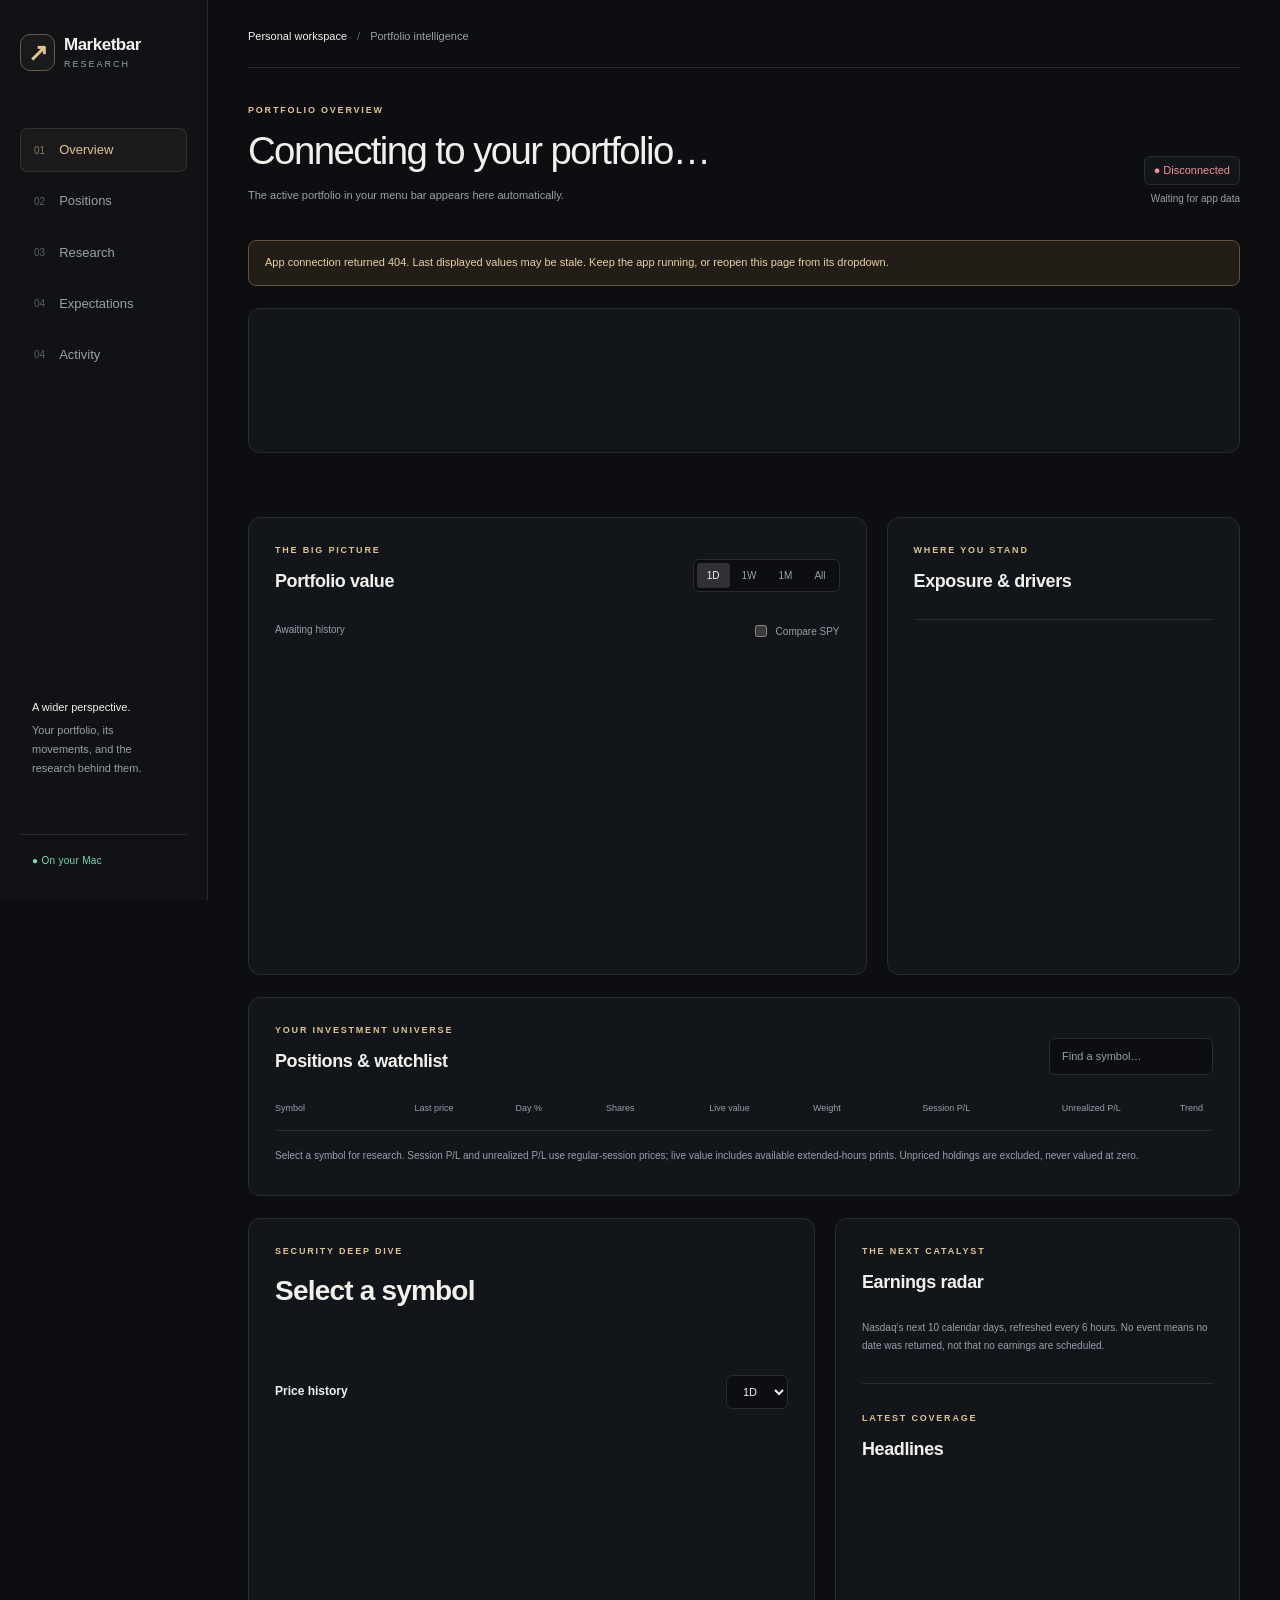
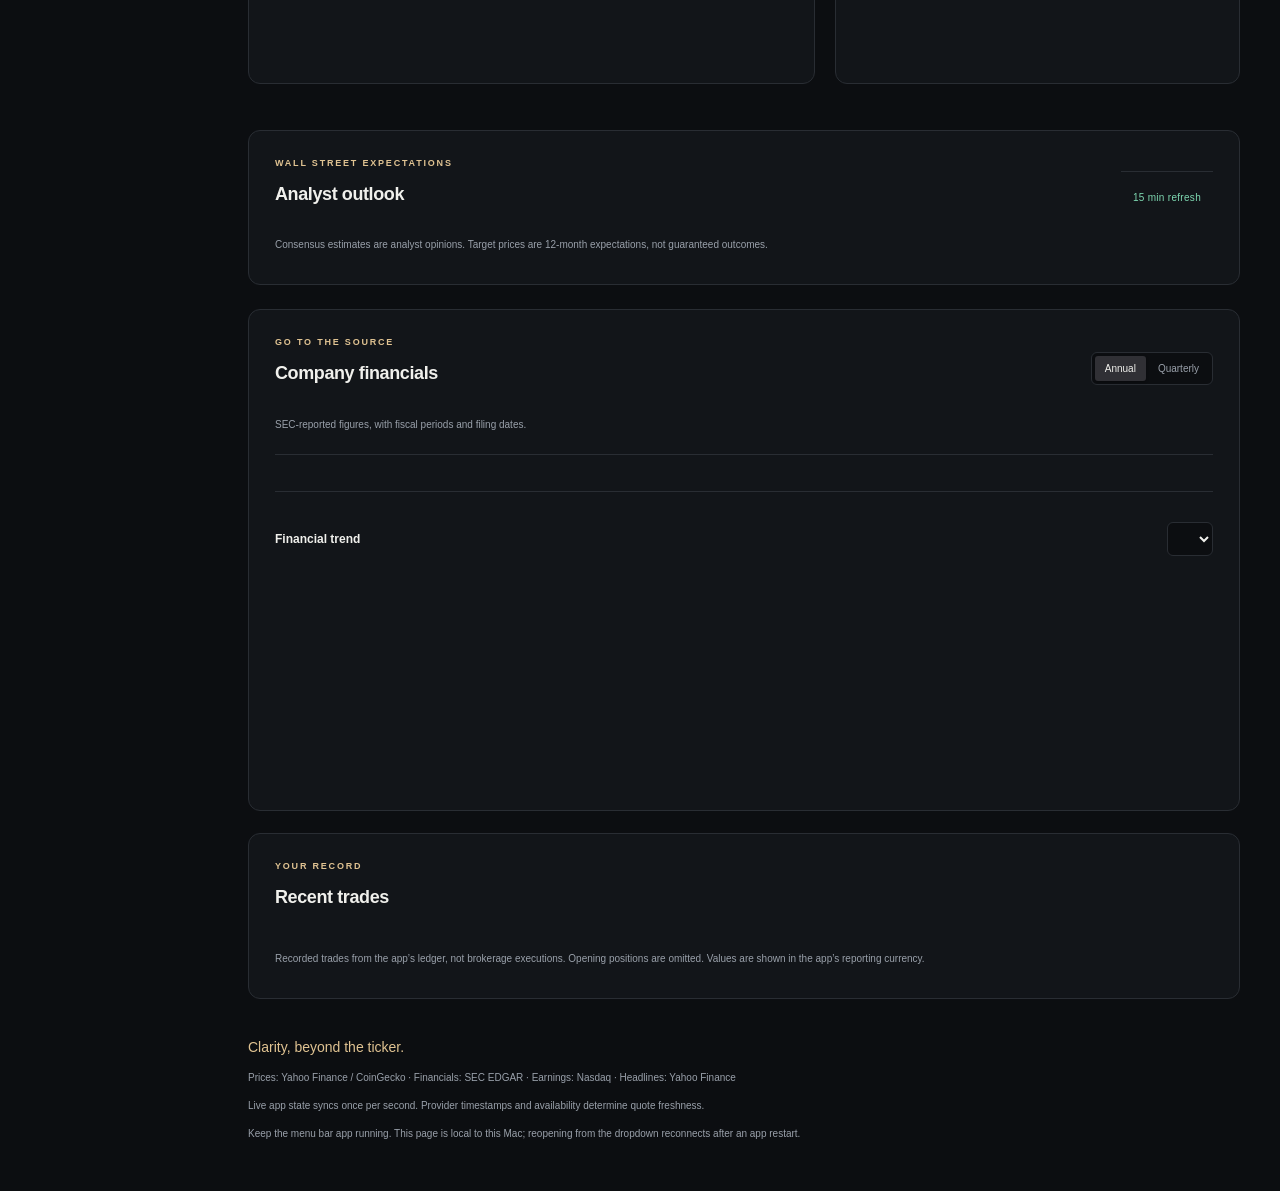
==== Barista/Web/index.html @ d80032d7 "Add portfolio web dashboard and analyst expectations Local web dashboard served by the app (Portfoli" ====
<!doctype html>
<html lang="en">
<head><meta charset="utf-8"><meta name="viewport" content="width=device-width,initial-scale=1"><meta name="color-scheme" content="dark"><title>Portfolio Research</title><link rel="stylesheet" href="style.css"><script src="app.js" defer></script></head>
<body>
<header><a class="brand" href="./"><span class="mark">↗</span><span id="brand">Marketbar</span><span class="brand-sub">RESEARCH</span></a><nav><a href="#overview" aria-current="location"><span class="nav-index">01</span>Overview</a><a href="#positions"><span class="nav-index">02</span>Positions</a><a href="#research"><span class="nav-index">03</span>Research</a><a href="#expectations"><span class="nav-index">04</span>Expectations</a><a href="#activity"><span class="nav-index">04</span>Activity</a></nav><div class="rail-note"><strong>A wider perspective.</strong>Your portfolio, its movements, and the research behind them.</div><span class="private">● On your Mac</span></header>
<main>
<div class="workspace-line"><div><span>Personal workspace</span><span class="slash">/</span>Portfolio intelligence</div><time id="workspace-date"></time></div>
<div class="heading" id="overview"><div><div class="eyebrow">PORTFOLIO OVERVIEW</div><h1 id="portfolio-name">Connecting to your portfolio…</h1><p id="portfolio-note">The active portfolio in your menu bar appears here automatically.</p></div><div class="connection"><span id="status" role="status">Connecting</span><small id="updated">Waiting for app data</small></div></div>
<div id="warning" class="warning" hidden></div>
<section class="summary" id="summary" aria-label="Portfolio summary"></section>
<div id="indices" class="indices" aria-label="Market benchmarks"></div>
<div class="overview-grid">
<section class="card performance"><div class="section-heading"><div><div class="eyebrow">THE BIG PICTURE</div><h2>Portfolio value</h2></div><div class="segmented" id="portfolio-ranges" aria-label="Portfolio chart range"><button class="selected" data-range="1D">1D</button><button data-range="1W">1W</button><button data-range="1M">1M</button><button data-range="ALL">All</button></div></div><div class="chart-meta"><span id="chart-summary">Awaiting history</span><label><input type="checkbox" id="benchmark"> Compare SPY</label></div><div id="portfolio-chart" class="chart"></div><p class="footnote" id="chart-note"></p></section>
<section class="card"><div class="eyebrow">WHERE YOU STAND</div><h2>Exposure & drivers</h2><div id="allocation"></div><div id="insights" class="insights"></div></section>
</div>
<section class="card positions" id="positions"><div class="section-heading"><div><div class="eyebrow">YOUR INVESTMENT UNIVERSE</div><h2>Positions & watchlist</h2></div><label class="search"><span class="sr-only">Filter symbols</span><input id="search" placeholder="Find a symbol…" type="search"></label></div><div class="table-scroll"><table><thead><tr><th>Symbol</th><th>Last price</th><th>Day %</th><th>Shares</th><th>Live value</th><th>Weight</th><th>Session P/L</th><th>Unrealized P/L</th><th>Trend</th></tr></thead><tbody id="holdings"></tbody></table></div><p class="footnote">Select a symbol for research. Session P/L and unrealized P/L use regular-session prices; live value includes available extended-hours prints. Unpriced holdings are excluded, never valued at zero.</p></section>
<section id="research" class="research-grid">
<div class="card security"><div class="section-heading"><div><div class="eyebrow">SECURITY DEEP DIVE</div><h2 id="security-name">Select a symbol</h2></div><div id="security-price"></div></div><div id="security-stats" class="stat-grid"></div><div class="section-heading compact"><h3>Price history</h3><select id="security-range" aria-label="Security chart range"><option>1D</option><option>5D</option><option>1M</option><option>6M</option><option>1Y</option><option>5Y</option></select></div><div id="security-chart" class="chart small"></div><p id="security-chart-note" class="footnote"></p><div id="research-links" class="links"></div></div>
<div class="card"><div class="eyebrow">THE NEXT CATALYST</div><h2>Earnings radar</h2><div id="earnings"></div><p class="footnote">Nasdaq’s next 10 calendar days, refreshed every 6 hours. No event means no date was returned, not that no earnings are scheduled.</p><div class="divider"></div><div class="eyebrow">LATEST COVERAGE</div><h2>Headlines <span id="news-symbol"></span></h2><div id="news"></div></div>
</section>
<section class="card expectations" id="expectations"><div class="section-heading"><div><div class="eyebrow">WALL STREET EXPECTATIONS</div><h2>Analyst outlook <span id="expectations-symbol"></span></h2></div><span class="private">15 min refresh</span></div><p class="footnote">Consensus estimates are analyst opinions. Target prices are 12-month expectations, not guaranteed outcomes.</p><div id="analyst-content"></div></section>
<section class="card fundamentals"><div class="section-heading"><div><div class="eyebrow">GO TO THE SOURCE</div><h2>Company financials <span id="fundamentals-symbol"></span></h2></div><div class="segmented" id="financial-period"><button data-period="annual" class="selected">Annual</button><button data-period="quarterly">Quarterly</button></div></div><p id="financial-source" class="footnote">SEC-reported figures, with fiscal periods and filing dates.</p><div id="ratios" class="stat-grid"></div><div class="section-heading compact"><h3>Financial trend</h3><select id="financial-metric" aria-label="Financial chart metric"></select></div><div id="financial-chart" class="chart small"></div><div id="financials" class="table-scroll"></div></section>
<section class="card" id="activity"><div class="eyebrow">YOUR RECORD</div><h2>Recent trades</h2><div id="trades" class="table-scroll"></div><p class="footnote">Recorded trades from the app’s ledger, not brokerage executions. Opening positions are omitted. Values are shown in the app’s reporting currency.</p></section>
<footer><strong>Clarity, beyond the ticker.</strong><p>Prices: Yahoo Finance / CoinGecko · Financials: SEC EDGAR · Earnings: Nasdaq · Headlines: Yahoo Finance</p><p id="cadence">Live app state syncs once per second. Provider timestamps and availability determine quote freshness.</p><p>Keep the menu bar app running. This page is local to this Mac; reopening from the dropdown reconnects after an app restart.</p></footer>
</main>
</body></html>
---- Barista/Web/style.css ----
:root {
  --bg:#0c0e11; --panel:#121519; --raised:#181c21; --line:#292d33;
  --text:#f0f0ec; --muted:#99a0aa; --accent:#e0c392; --green:#7ed8b1;
  --red:#f59298; --blue:#98b9ec; --rail:208px;
}
*{box-sizing:border-box}
html{scroll-behavior:smooth;scroll-padding-top:32px}
body{margin:0;background:var(--bg);color:var(--text);font:14px/1.55 -apple-system,BlinkMacSystemFont,"Segoe UI",sans-serif;-webkit-font-smoothing:antialiased}
button,input,select{font:inherit}button,a,input,select{-webkit-tap-highlight-color:transparent}
a{color:inherit;text-decoration:none}a:hover{color:var(--accent)}
header{position:fixed;inset:0 auto 0 0;width:var(--rail);z-index:4;background:#101216;border-right:1px solid var(--line);padding:32px 20px;display:flex;flex-direction:column;align-items:stretch;gap:56px}
.brand{display:grid;grid-template-columns:34px 1fr;column-gap:10px;align-items:center;font-weight:650;font-size:17px;letter-spacing:-.5px}
.mark{grid-row:span 2;border:1px solid #685b45;color:var(--accent);font-size:24px;line-height:35px;width:35px;text-align:center;border-radius:10px;background:#e0c3920b}
.brand-sub{grid-column:2;color:var(--muted);font-size:9px;font-weight:450;letter-spacing:2px}
nav{display:flex;flex-direction:column;gap:7px;font-size:13px;color:var(--muted)}
nav a{display:flex;align-items:center;gap:14px;padding:11px 13px;border-radius:7px;border:1px solid transparent;transition:background .15s,color .15s}
nav .nav-index{font-size:10px;font-variant-numeric:tabular-nums;opacity:.55}
nav a[aria-current]{background:#e0c3920d;border-color:#e0c39220;color:var(--accent)}nav a:hover{background:var(--raised)}
.rail-note{margin-top:auto;color:var(--muted);font-size:11px;line-height:1.7;padding:0 12px}.rail-note strong{display:block;color:var(--text);font-weight:500;margin-bottom:5px}
.private{font-size:10px;color:var(--green);letter-spacing:.3px;border-top:1px solid var(--line);padding:18px 12px 0}
main{max-width:1800px;margin-left:var(--rail);padding:28px 40px 36px}
.workspace-line{display:flex;align-items:center;justify-content:space-between;gap:20px;color:var(--muted);font-size:11px;border-bottom:1px solid var(--line);padding-bottom:22px;margin-bottom:36px}
.workspace-line span:first-child{color:var(--text)}.workspace-line .slash{margin:0 10px;color:#59606b}
.heading{display:flex;justify-content:space-between;align-items:flex-end;margin-bottom:30px;gap:20px}.eyebrow{font-size:9px;letter-spacing:1.8px;color:var(--accent);font-weight:650;margin-bottom:10px}
h1{font-size:clamp(28px,3vw,42px);font-weight:480;letter-spacing:-1.6px;line-height:1.2;margin:0 0 12px}h2{font-size:18px;font-weight:550;letter-spacing:-.4px;margin:0 0 22px}h3{font-size:12px;font-weight:550;margin:0}
p{color:var(--muted);margin:4px 0;font-size:12px}.heading p{max-width:590px;line-height:1.8;font-size:11px}
.connection{text-align:right;font-size:11px;min-width:175px;padding-bottom:3px}.connection small{display:block;color:var(--muted);margin-top:6px;font-size:10px}#status{display:inline-block;padding:5px 9px;border:1px solid var(--line);border-radius:6px;background:var(--panel)}
.warning{background:#221e17;border:1px solid #655237;border-radius:8px;color:#ebd0a2;padding:12px 16px;margin:0 0 22px;font-size:11px;line-height:1.8}
.summary{display:grid;grid-template-columns:1.4fr repeat(3,1fr);border:1px solid var(--line);background:var(--panel);border-radius:12px;overflow:hidden;min-height:145px}
.metric{padding:25px 22px;border-left:1px solid var(--line);display:flex;flex-direction:column;justify-content:center;min-width:0}
.metric:first-child{border-left:0;background:radial-gradient(ellipse at 0 0,#e0c39214,transparent 90%)}
.metric .label{color:var(--muted);font-size:10px}.metric .value{font-size:clamp(21px,2vw,32px);letter-spacing:-1px;margin:10px 0 7px;font-variant-numeric:tabular-nums;line-height:1.2;white-space:nowrap}.metric:first-child .value{color:var(--accent)}.metric .detail{font-size:9px;color:var(--muted);line-height:1.6}
.up{color:var(--green)!important}.down{color:var(--red)!important}
.indices{display:flex;gap:26px;padding:20px 0 26px;color:var(--muted);font-size:10px;min-height:64px;flex-wrap:wrap}.indices>span{display:flex;gap:8px;align-items:center;padding-right:26px;border-right:1px solid var(--line)}.indices>span:last-child{border:0}.indices b{color:var(--text);font-size:10px;font-weight:600;letter-spacing:.4px}
.overview-grid{display:grid;grid-template-columns:minmax(0,1.75fr) minmax(270px,1fr);gap:20px}.card{background:var(--panel);border:1px solid var(--line);border-radius:12px;padding:26px;margin-bottom:22px;min-width:0}
.section-heading{display:flex;align-items:center;justify-content:space-between;gap:15px}.section-heading h2{margin-bottom:12px}.segmented{display:flex;border:1px solid var(--line);border-radius:6px;padding:3px;gap:2px;background:var(--bg)}
.segmented button{border:0;background:none;color:var(--muted);border-radius:3px;padding:5px 10px;font-size:10px;cursor:pointer;transition:background .15s,color .15s}.segmented button:hover{color:var(--text)}.segmented .selected{background:#303035;color:var(--text);box-shadow:0 1px 3px #0005}
.chart-meta{display:flex;justify-content:space-between;gap:12px;margin:15px 0 22px;font-size:10px;color:var(--muted)}.chart-meta label{display:flex;gap:6px;align-items:center;white-space:nowrap}input[type=checkbox]{accent-color:var(--accent);width:12px;height:12px}
.chart{height:270px;position:relative;display:flex;align-items:center;justify-content:center;color:var(--muted);font-size:12px}.chart svg{width:100%;height:100%;overflow:visible}.chart.small{height:220px}.chart svg text{font:10px -apple-system,sans-serif;fill:var(--muted)}.line{fill:none;stroke:var(--accent);stroke-width:1.8;stroke-linejoin:round;vector-effect:non-scaling-stroke}.benchmark-line{fill:none;stroke:var(--blue);stroke-width:1.3;stroke-dasharray:5 4}.grid-line{stroke:var(--line);stroke-width:.7;stroke-dasharray:2 5}.chart-guide{stroke:var(--muted);stroke-width:1;stroke-dasharray:3 4;pointer-events:none}.chart-dot{fill:var(--accent);stroke:var(--panel);stroke-width:2;pointer-events:none}.chart-inspector{position:absolute;top:6px;left:5px;background:#20252bf2;border:1px solid #424954;border-radius:6px;padding:6px 10px;color:var(--text);font:10px/1.6 -apple-system,sans-serif;box-shadow:0 4px 18px #0005;pointer-events:none;z-index:1}
.footnote{font-size:10px;color:var(--muted);margin-top:16px;line-height:1.8}.allocation-row{display:grid;grid-template-columns:48px 1fr 44px;align-items:center;gap:14px;margin:17px 0;font-size:11px;font-variant-numeric:tabular-nums}.allocation-row strong{font-weight:550}.allocation-row svg{width:100%;height:5px}.allocation-row>span{text-align:right;color:var(--muted)}
.insights{border-top:1px solid var(--line);margin-top:24px;padding-top:12px}.insights p{font-size:11px;margin:12px 0;line-height:1.8}.insights strong{color:var(--text);font-weight:550}
.table-scroll{overflow-x:auto;scrollbar-width:thin;scrollbar-color:#3b4048 transparent}table{width:100%;border-collapse:collapse;text-align:right;font-size:11px;white-space:nowrap;font-variant-numeric:tabular-nums}th{color:var(--muted);font-size:9px;font-weight:500;padding:14px 10px;border-bottom:1px solid var(--line)}td{padding:17px 10px;border-bottom:1px solid #24282e}th:first-child,td:first-child{text-align:left;padding-left:0}tbody tr:last-child td{border-bottom:0}td small{display:block;font-size:9px;color:var(--muted);margin-top:4px}.symbol{background:none;border:0;color:var(--text);font-weight:650;cursor:pointer;padding:0;letter-spacing:.3px;font-size:12px}.symbol:hover{color:var(--accent)}tr.active{background:#e0c39207}tbody tr:hover{background:#ffffff03}.mini-chart{width:78px;height:26px;display:block;margin-left:auto}.mini-chart svg{width:100%;height:100%}
.search input,select{background:var(--bg);border:1px solid var(--line);border-radius:6px;color:var(--text);padding:9px 12px;font-size:11px}.search input{max-width:195px}.search input::placeholder{color:var(--muted)}
.research-grid{display:grid;grid-template-columns:minmax(0,1.4fr) minmax(280px,1fr);gap:20px}#security-name{font-size:28px;letter-spacing:-.8px}#security-price{text-align:right}#security-price strong{font-size:23px;font-weight:500;letter-spacing:-.5px}#security-price>span{display:block;font-size:11px;margin-top:4px}
.stat-grid{display:grid;grid-template-columns:repeat(4,1fr);gap:22px 14px;margin:20px 0 30px}.stat .label{font-size:9px;color:var(--muted);margin-bottom:6px}.stat .value{font-size:12px;font-variant-numeric:tabular-nums}.compact{margin:8px 0}.links{display:flex;flex-wrap:wrap;gap:8px;margin-top:20px}.links a{border:1px solid var(--line);background:var(--raised);border-radius:5px;padding:8px 10px;font-size:10px}.links a:hover{border-color:#756447}
.event,.headline{padding:14px 0;border-bottom:1px solid var(--line)}.event{display:flex;justify-content:space-between;font-size:11px;gap:10px}.event>div:last-child{text-align:right}.event small,.headline small{display:block;color:var(--muted);font-size:9px;margin-top:5px}.headline a{font-size:12px;line-height:1.8}.headline:last-child{border:0}.divider{border-top:1px solid var(--line);margin:28px 0}.empty{padding:30px 8px;color:var(--muted);font-size:11px;white-space:normal;line-height:1.8}.fundamentals .stat-grid{grid-template-columns:repeat(6,1fr);padding:18px 0;border-top:1px solid var(--line);border-bottom:1px solid var(--line)}.fundamentals h2 span,#news-symbol{color:var(--muted);font-size:13px;font-weight:400}.financial-value small{font-size:9px}.financials-label{white-space:normal;min-width:160px}
footer{padding:16px 0 8px;color:var(--muted);font-size:11px;max-width:820px}footer strong{color:var(--accent);font-weight:500;font-size:14px}footer p{font-size:10px;margin-top:10px;line-height:1.8}
button:focus-visible,a:focus-visible,input:focus-visible,select:focus-visible,svg:focus-visible{outline:2px solid var(--accent);outline-offset:4px}.sr-only{position:absolute;width:1px;height:1px;overflow:hidden;clip:rect(0,0,0,0)}[hidden]{display:none!important}
@media(min-width:1650px){main{padding:36px 56px}.chart{height:315px}.metric .value{font-size:34px}.card{padding:30px}}
@media(max-width:1250px){:root{--rail:176px}header{padding:30px 15px}main{padding:28px}.summary{grid-template-columns:repeat(2,1fr)}.metric:nth-child(3){border-left:0;border-top:1px solid var(--line)}.metric:nth-child(4){border-top:1px solid var(--line)}.metric .value{font-size:28px}.overview-grid{grid-template-columns:minmax(0,1.5fr) minmax(245px,1fr)}.research-grid{grid-template-columns:1fr}.stat-grid{grid-template-columns:repeat(4,1fr)}.fundamentals .stat-grid{grid-template-columns:repeat(3,1fr)}}
@media(max-width:950px){header{position:sticky;inset:auto;top:0;width:auto;flex-direction:row;align-items:center;gap:24px;padding:14px 24px;border-right:0;border-bottom:1px solid var(--line);background:#101216f5;backdrop-filter:blur(20px)}nav{flex-direction:row;gap:2px;margin-left:auto}nav a{padding:8px 10px}.nav-index,.rail-note,.private{display:none!important}.brand{font-size:15px}.brand-sub{font-size:8px}main{margin-left:0}.overview-grid{grid-template-columns:minmax(0,1.6fr) minmax(245px,1fr)}html{scroll-padding-top:90px}}
@media(max-width:700px){.overview-grid{grid-template-columns:1fr}.heading{display:block}.connection{text-align:left;margin-top:18px}.workspace-line{margin-bottom:25px}.card{padding:21px}.metric{padding:22px 18px}main{padding:24px 18px}.section-heading{flex-wrap:wrap}.brand-sub{display:none}.brand{display:flex}.mark{width:29px;line-height:29px;font-size:20px}nav{gap:0}nav a{font-size:11px;padding:7px}header{padding:12px 18px;gap:12px}.stat-grid{grid-template-columns:repeat(2,1fr)}.chart-meta{flex-wrap:wrap}.metric .value{font-size:24px}.summary{min-height:260px}.indices{gap:14px}.indices>span{padding-right:12px}.workspace-line{font-size:10px}}
@media(max-width:420px){.brand #brand{display:none}.metric .value{font-size:21px}.fundamentals .stat-grid{grid-template-columns:repeat(2,1fr)}.search input{width:100%;max-width:none}h1{font-size:30px}}
@media(prefers-reduced-motion:reduce){html{scroll-behavior:auto}*{transition:none!important;animation:none!important}}
.mini-chart .line{stroke:currentColor}

.expectations{margin:24px 0}.expectations h3{margin-top:28px}.analyst-ratings{display:flex;gap:12px;margin-top:20px}.analyst-ratings span{padding:10px 18px;border:1px solid #384350;border-radius:8px;font-size:12px;letter-spacing:.06em}.rating-buy{color:#7cd8a0}.rating-sell{color:#f08a8a}.rating-hold{color:#d6b77b}#financial-metric{max-width:65%}
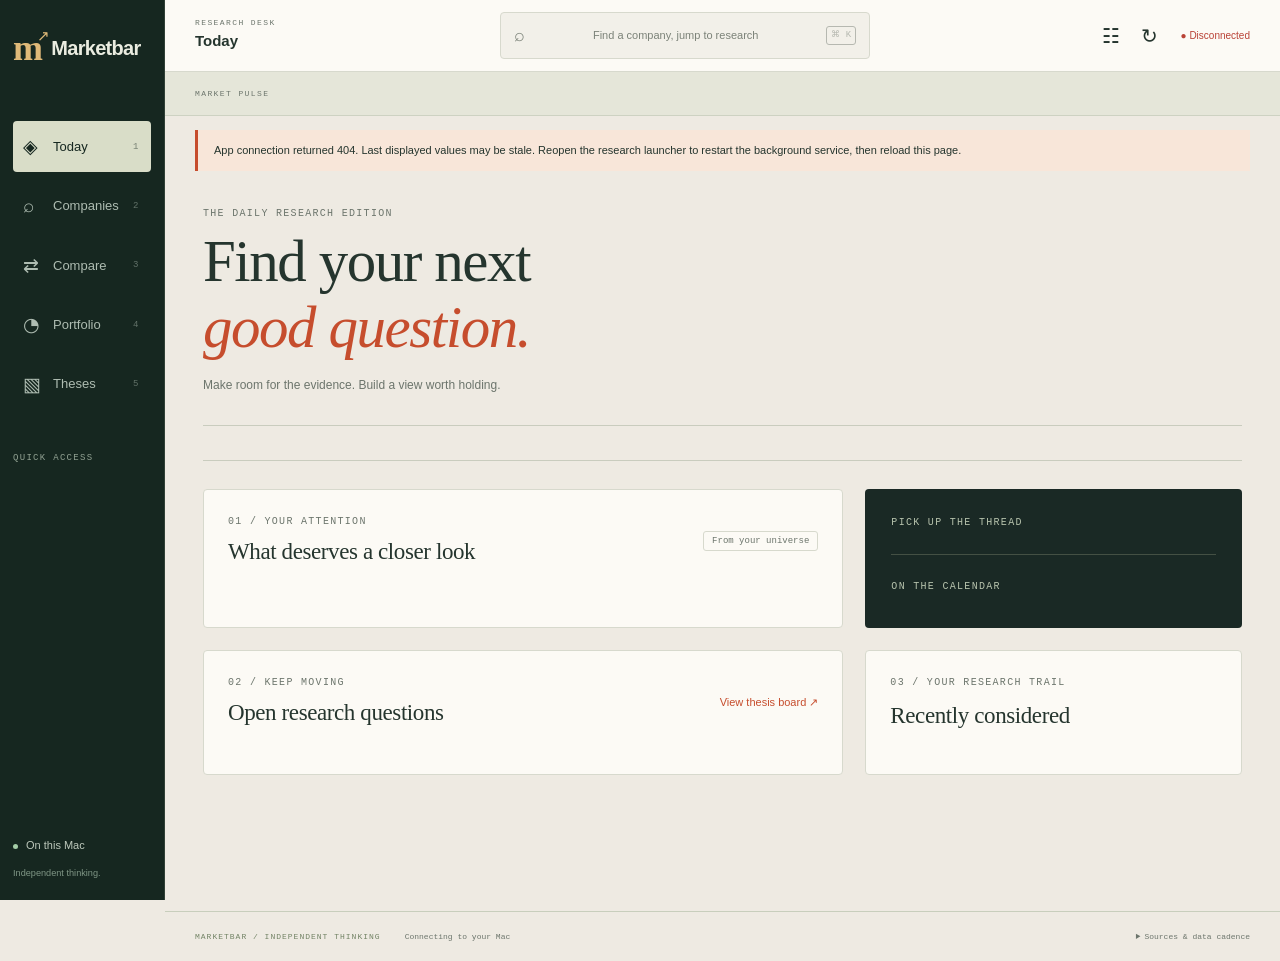
==== commit e2e1be34: "Make Marketbar research fully independent of the menu-bar app" ====
--- a/Barista/Web/index.html
+++ b/Barista/Web/index.html
@@ -1,26 +1,49 @@
 <!doctype html>
-<html lang="en">
-<head><meta charset="utf-8"><meta name="viewport" content="width=device-width,initial-scale=1"><meta name="color-scheme" content="dark"><title>Portfolio Research</title><link rel="stylesheet" href="style.css"><script src="app.js" defer></script></head>
-<body>
-<header><a class="brand" href="./"><span class="mark">↗</span><span id="brand">Marketbar</span><span class="brand-sub">RESEARCH</span></a><nav><a href="#overview" aria-current="location"><span class="nav-index">01</span>Overview</a><a href="#positions"><span class="nav-index">02</span>Positions</a><a href="#research"><span class="nav-index">03</span>Research</a><a href="#expectations"><span class="nav-index">04</span>Expectations</a><a href="#activity"><span class="nav-index">04</span>Activity</a></nav><div class="rail-note"><strong>A wider perspective.</strong>Your portfolio, its movements, and the research behind them.</div><span class="private">● On your Mac</span></header>
-<main>
-<div class="workspace-line"><div><span>Personal workspace</span><span class="slash">/</span>Portfolio intelligence</div><time id="workspace-date"></time></div>
-<div class="heading" id="overview"><div><div class="eyebrow">PORTFOLIO OVERVIEW</div><h1 id="portfolio-name">Connecting to your portfolio…</h1><p id="portfolio-note">The active portfolio in your menu bar appears here automatically.</p></div><div class="connection"><span id="status" role="status">Connecting</span><small id="updated">Waiting for app data</small></div></div>
-<div id="warning" class="warning" hidden></div>
-<section class="summary" id="summary" aria-label="Portfolio summary"></section>
-<div id="indices" class="indices" aria-label="Market benchmarks"></div>
-<div class="overview-grid">
-<section class="card performance"><div class="section-heading"><div><div class="eyebrow">THE BIG PICTURE</div><h2>Portfolio value</h2></div><div class="segmented" id="portfolio-ranges" aria-label="Portfolio chart range"><button class="selected" data-range="1D">1D</button><button data-range="1W">1W</button><button data-range="1M">1M</button><button data-range="ALL">All</button></div></div><div class="chart-meta"><span id="chart-summary">Awaiting history</span><label><input type="checkbox" id="benchmark"> Compare SPY</label></div><div id="portfolio-chart" class="chart"></div><p class="footnote" id="chart-note"></p></section>
-<section class="card"><div class="eyebrow">WHERE YOU STAND</div><h2>Exposure & drivers</h2><div id="allocation"></div><div id="insights" class="insights"></div></section>
+<html lang="en"><head>
+<meta charset="utf-8"><meta name="viewport" content="width=device-width,initial-scale=1"><meta name="color-scheme" content="light dark">
+<title>Marketbar · Research desk</title><link rel="stylesheet" href="style.css"><script src="analytics.js" defer></script><script src="desk-model.js" defer></script><script src="app.js" defer></script><script src="desk.js" defer></script>
+</head><body>
+<a class="skip-link" href="#main">Skip to research desk</a>
+<aside class="app-rail"><a class="wordmark" href="#today" aria-label="Marketbar Today"><span class="logo-glyph">m<span>↗</span></span><span id="brand">Marketbar</span></a><nav aria-label="Research workspaces">
+<a href="#today" data-page="today" aria-current="page"><span class="nav-glyph">◈</span><span>Today</span><kbd>1</kbd></a>
+<a href="#companies" data-page="companies"><span class="nav-glyph">⌕</span><span>Companies</span><kbd>2</kbd></a>
+<a href="#compare" data-page="compare"><span class="nav-glyph">⇄</span><span>Compare</span><kbd>3</kbd></a>
+<a href="#portfolio" data-page="portfolio"><span class="nav-glyph">◔</span><span>Portfolio</span><kbd>4</kbd></a>
+<a href="#theses" data-page="theses"><span class="nav-glyph">▧</span><span>Theses</span><kbd>5</kbd></a></nav>
+<div class="rail-pins"><div class="eyebrow">QUICK ACCESS</div><div id="pinned"></div></div><div class="rail-bottom"><span class="private-dot"></span> On this Mac<br><small>Independent thinking.</small></div></aside>
+<div class="app-frame"><header class="desk-bar"><div><span class="desk-label">RESEARCH DESK</span><span id="page-title">Today</span></div><button class="command-trigger" id="open-command"><span>⌕</span> Find a company, jump to research <kbd>⌘ K</kbd></button><div class="desk-actions"><button id="density" class="icon-button" aria-pressed="false" title="Compact tables">☷</button><button id="refresh" class="icon-button" title="Refresh workspace">↻</button><span id="status" role="status">● Connecting</span></div></header>
+<div class="market-tape"><div class="tape-label">MARKET PULSE</div><div id="indices" aria-label="Market benchmarks"></div><time id="workspace-date"></time></div>
+<div id="warning" class="warning" role="status" hidden></div>
+<main id="main">
+<section class="desk-page today-page" id="page-today" aria-labelledby="today-title"><header class="editorial-heading"><div><div class="eyebrow">THE DAILY RESEARCH EDITION</div><h1 id="today-title">Find your next<br><em>good question.</em></h1><p>Make room for the evidence. Build a view worth holding.</p></div><div class="edition-date" id="edition-date"></div></header>
+<div class="today-counters" id="today-counters"></div><div class="today-grid"><section class="paper agenda"><div class="section-heading"><div><div class="eyebrow">01 / YOUR ATTENTION</div><h2>What deserves a closer look</h2></div><span class="tag">From your universe</span></div><div id="research-agenda"></div></section><section class="ink-panel resume"><div class="eyebrow">PICK UP THE THREAD</div><div id="resume-research"></div><div class="divider"></div><div class="eyebrow">ON THE CALENDAR</div><div id="today-events"></div></section></div>
+<div class="today-lower"><section class="paper"><div class="section-heading"><div><div class="eyebrow">02 / KEEP MOVING</div><h2>Open research questions</h2></div><a href="#theses" data-page="theses" class="text-link">View thesis board ↗</a></div><div id="today-tasks"></div></section><section class="paper"><div class="eyebrow">03 / YOUR RESEARCH TRAIL</div><h2>Recently considered</h2><div id="recent-research"></div></section></div></section>
+<section class="desk-page companies-page" id="page-companies" aria-label="Company research desk" hidden>
+<aside class="universe-panel"><div class="universe-head"><div class="eyebrow">YOUR UNIVERSE</div><button id="open-add-company" class="text-link">+ Add company</button><label class="search"><span class="sr-only">Search research universe</span><input id="universe-search" type="search" placeholder="Filter companies…"></label><div class="segmented" id="universe-filter"><button data-universe="all" class="selected" aria-pressed="true">All</button><button data-universe="held">Held</button><button data-universe="starred">Pinned</button></div></div><div id="universe-list"></div><div class="universe-foot">Portfolio watchlist + your independent research universe. Research additions never change holdings.</div></aside>
+<div class="company-main"><div class="company-toolbar"><span id="company-breadcrumb">Company dossier</span><div class="security-switcher"><button id="previous-security" class="button quiet" aria-label="Previous security">←</button><select id="security-select" aria-label="Selected security"></select><button id="next-security" class="button quiet" aria-label="Next security">→</button><button id="remove-study" class="button quiet" hidden title="Remove from research universe; keep saved notes">Remove</button><button id="pin-security" class="button" aria-pressed="false">☆ Pin</button></div></div>
+<div class="company-tabs" role="tablist" aria-label="Company dossier"><button role="tab" id="tab-overview" aria-controls="company-overview" aria-selected="true" data-company-tab="overview">Overview</button><button role="tab" id="tab-financials" aria-controls="company-financials" aria-selected="false" data-company-tab="financials">Financials</button><button role="tab" id="tab-street" aria-controls="company-street" aria-selected="false" data-company-tab="street">The Street</button><button role="tab" id="tab-valuation" aria-controls="company-valuation" aria-selected="false" data-company-tab="valuation">Valuation lab</button><button role="tab" id="tab-news" aria-controls="company-news" aria-selected="false" data-company-tab="news">News & dates</button></div>
+<section id="company-overview" role="tabpanel" aria-labelledby="tab-overview"><div id="research"><section class="card security"><div class="section-heading"><div><div id="security-kind" class="eyebrow">SECURITY DEEP DIVE</div><h2 id="security-name">Select a symbol</h2><p id="security-company"></p></div><div id="security-price"></div></div><div id="position-context" class="position-context"></div><div class="section-heading compact"><div class="segmented" id="security-ranges" aria-label="Security chart range"><button class="selected" data-security-range="1D" aria-pressed="true">1D</button><button data-security-range="5D">5D</button><button data-security-range="1M">1M</button><button data-security-range="6M">6M</button><button data-security-range="1Y">1Y</button><button data-security-range="5Y">5Y</button></div><select id="security-range" aria-label="Security chart range" hidden><option>1D</option><option>5D</option><option>1M</option><option>6M</option><option>1Y</option><option>5Y</option></select><select id="security-unit" aria-label="Security chart units"><option value="value">Price</option><option value="percent">Change %</option></select></div><div id="security-chart" class="chart"></div><div id="security-chart-stats" class="chart-stats"></div><p id="security-chart-note" class="footnote"></p><div id="security-stats" class="stat-grid"></div><div id="price-ranges" class="price-ranges"></div><div id="research-links" class="links"></div></section></div><div class="paper dossier-synthesis" id="dossier-synthesis"></div></section>
+<section id="company-financials" role="tabpanel" aria-labelledby="tab-financials" hidden><section class="card fundamentals" id="fundamentals"><div class="section-heading"><div><div class="eyebrow">GO TO THE SOURCE</div><h2>Company financials <span id="fundamentals-symbol"></span></h2></div><div class="segmented" id="financial-period"><button data-period="annual" class="selected" aria-pressed="true">Annual</button><button data-period="quarterly">Quarterly</button></div></div><p id="financial-source" class="footnote">SEC-reported figures, with fiscal periods and filing dates.</p><div id="financial-highlights" class="financial-highlights"></div><div id="ratios" class="stat-grid"></div><div class="section-heading compact"><h3>Reported financial trend</h3><select id="financial-metric" aria-label="Financial chart metric"></select></div><div id="financial-chart" class="chart small"></div><div id="financials" class="table-scroll"></div></section></section>
+<section id="company-street" role="tabpanel" aria-labelledby="tab-street" hidden><section class="card expectations" id="expectations"><div class="section-heading"><div><div class="eyebrow">EXPECTATIONS, NOT CERTAINTIES</div><h2>Analyst outlook <span id="expectations-symbol"></span></h2></div><span class="tag">Nasdaq · 15 min cache</span></div><div id="analyst-content"></div></section></section>
+<section id="company-news" role="tabpanel" aria-labelledby="tab-news" hidden><section class="card catalysts"><div class="eyebrow">WHAT’S NEXT</div><h2>Earnings radar</h2><div id="earnings"></div><p class="footnote">Next 10 calendar days from Nasdaq. Missing events indicate missing coverage, not an absence of earnings.</p><div class="divider"></div><div class="section-heading"><div><div class="eyebrow">THE LATEST CONTEXT</div><h2>Headlines <span id="news-symbol"></span></h2></div></div><div id="news"></div></section></section>
+<section id="company-valuation" role="tabpanel" aria-labelledby="tab-valuation" hidden><div class="paper valuation-lab"><div class="eyebrow">YOUR ASSUMPTIONS. YOUR RANGE.</div><h2>What would you pay?</h2><p class="lede">Explore earnings × a valuation multiple. Keep assumptions visible and see how much they matter.</p><div id="valuation-source" class="source-note"></div><div class="valuation-settings"><label>Annual EPS basis<input id="valuation-eps" type="number" step="0.01" min="0" max="1000000" placeholder="Enter USD / share"></label><label>Forecast horizon<select id="valuation-years"><option value="1">1 year</option><option value="2">2 years</option><option value="3">3 years</option><option value="5">5 years</option></select></label><button id="use-consensus" class="button">Use next annual consensus</button></div><div id="valuation-assumptions"></div><div id="valuation-results"></div><div class="section-heading"><h3>Sensitivity: base growth × terminal P/E</h3><button id="save-valuation" class="button quiet">Save assumptions to thesis</button></div><div id="valuation-matrix" class="table-scroll"></div><p class="footnote">Illustrative terminal share prices, not present values or forecasts. Excludes dividends, dilution and discounting. USD equities only. Analyst adjusted EPS can differ from reported GAAP EPS. You choose every assumption.</p></div></section>
+</div><aside class="research-aside"><div class="aside-heading"><span class="eyebrow">YOUR THINKING</span><button id="export-memo" class="text-link">Export memo ↓</button></div><div class="thesis-metadata"><label>Research stage<select id="thesis-stage"><option value="inbox">Inbox</option><option value="researching">Researching</option><option value="ready">Ready to review</option><option value="monitoring">Monitoring</option><option value="archived">Archived</option></select></label><label>Conviction<select id="thesis-conviction"><option value="unrated">Unrated</option><option value="low">Low</option><option value="medium">Medium</option><option value="high">High</option></select></label><label class="review-date">Next review<input id="thesis-review" type="date"></label></div><section class="card notebook" id="notebook"><div class="section-heading"><div><div class="eyebrow">MAKE THE RESEARCH YOURS</div><h2>Working thesis <span id="notebook-symbol"></span></h2></div><button id="export-notes" class="button quiet">Export notebook ↓</button></div><p class="footnote">Your reasoning, saved privately on this Mac.</p><div class="notebook-grid"><label>Investment thesis<textarea id="note-thesis" maxlength="12000" placeholder="Why is this security worth following? What is the market missing?"></textarea></label><label>Risks & invalidation<textarea id="note-risks" maxlength="12000" placeholder="What could go wrong? Which evidence would invalidate the thesis?"></textarea></label><label>Catalysts & next questions<textarea id="note-catalysts" maxlength="12000" placeholder="What needs investigating next? What dates or milestones matter?"></textarea></label></div><div class="notebook-footer"><span id="note-status" role="status">Select a security to begin.</span><span>Autosaves locally</span></div></section>
+<section class="evidence-section"><div class="section-heading"><div><div class="eyebrow">KEEP THE RECEIPTS</div><h3>Evidence file <span id="evidence-count"></span></h3></div><button id="add-evidence" class="text-link">+ Add</button></div><div id="evidence-list"></div></section><section class="questions-section"><div class="section-heading"><h3>Open questions</h3><span id="question-count"></span></div><form id="question-form"><label class="sr-only" for="question-text">New research question</label><input id="question-text" maxlength="500" placeholder="What needs answering?"><button class="button" type="submit" aria-label="Add question">+</button></form><div id="question-list"></div></section></aside></section>
+<section class="desk-page compare-page" id="page-compare" aria-labelledby="compare-title" hidden><header class="page-heading"><div><div class="eyebrow">THE COMPARISON LAB</div><h1 id="compare-title">Find the meaningful differences.</h1><p>Choose up to four equities. Compare observed prices and the numbers behind the businesses.</p></div><button id="export-comparison" class="button">Export comparison ↓</button></header><section class="card positions" id="positions"><div class="section-heading"><div><div class="eyebrow">YOUR INVESTMENT UNIVERSE</div><h2>Positions & watchlist <span class="count" id="position-count"></span></h2></div><label class="search"><span class="sr-only">Filter symbols</span><input id="search" placeholder="Search symbols…  /" type="search"></label></div>
+<div class="table-toolbar"><div class="segmented" id="position-filters" aria-label="Position filter"><button class="selected" data-filter="all" aria-pressed="true">All securities</button><button data-filter="held">Holdings</button><button data-filter="watch">Watchlist</button><button data-filter="starred">★ Pinned</button></div><p>Select up to 4 equities to compare <span id="comparison-count">0 / 4</span></p></div>
+<div class="table-scroll"><table id="positions-table"><thead><tr><th><span class="sr-only">Compare</span></th><th data-column="symbol"><button data-sort="symbol">Security ↕</button></th><th data-column="price"><button data-sort="price">Last price ↕</button></th><th data-column="change"><button data-sort="change">Live move ↕</button></th><th data-column="quantity"><button data-sort="quantity">Shares ↕</button></th><th data-column="value"><button data-sort="value">Live value ↕</button></th><th data-column="weight"><button data-sort="weight">Weight ↕</button></th><th data-column="dayPL"><button data-sort="dayPL">Session P/L ↕</button></th><th data-column="unrealizedPL"><button data-sort="unrealizedPL">Unrealized ↕</button></th><th>7D / session trend</th></tr></thead><tbody id="holdings"></tbody></table></div><p class="footnote">Live move includes available extended hours; session P/L and unrealized P/L use regular prices. Mixed currencies are never added together. Sorts compare raw numbers in each security’s quote currency.</p></section><section class="card" id="comparison" hidden><div class="section-heading"><div><div class="eyebrow">SIDE BY SIDE</div><h2>Relative price performance</h2></div><div class="chart-controls"><select id="compare-range" aria-label="Comparison range"><option>1M</option><option>6M</option><option>1Y</option></select><button id="clear-comparison" class="button quiet">Clear</button></div></div><div id="compare-legend" class="legend"></div><div id="compare-chart" class="chart"></div><p id="compare-note" class="footnote"></p></section><section class="paper"><div class="section-heading"><div><div class="eyebrow">REPORTED, SIDE BY SIDE</div><h2>Business fundamentals</h2></div><button id="refresh-comparison" class="button quiet">Load company metrics</button></div><div id="comparison-fundamentals"></div></section></section>
+<section class="desk-page portfolio-page" id="page-portfolio" hidden><section class="heading" id="overview"><div><div class="eyebrow">YOUR PORTFOLIO, IN PERSPECTIVE</div><h1 id="portfolio-name">A clearer view of your portfolio.</h1><p id="portfolio-note">Connecting to the Marketbar app on this Mac…</p></div></section><section class="summary" id="summary" aria-label="Portfolio summary"><div class="skeleton"></div><div class="skeleton"></div><div class="skeleton"></div><div class="skeleton"></div></section><div class="overview-grid">
+<section class="card performance"><div class="section-heading"><div><div class="eyebrow">PERFORMANCE LENS</div><h2>Portfolio trajectory</h2></div><div class="segmented" id="portfolio-ranges" aria-label="Portfolio chart range"><button class="selected" data-range="1D" aria-pressed="true">1D</button><button data-range="1W">1W</button><button data-range="1M">1M</button><button data-range="ALL">All</button></div></div><div class="chart-meta"><div id="chart-summary">Awaiting history</div><div class="chart-controls"><label><input type="checkbox" id="benchmark"> Compare SPY</label><select id="portfolio-unit" aria-label="Portfolio chart units"><option value="value">Value</option><option value="percent">Change %</option></select></div></div><div id="portfolio-chart" class="chart"></div><div id="chart-stats" class="chart-stats"></div><p class="footnote" id="chart-note"></p></section>
+<section class="card briefing"><div class="eyebrow">AT A GLANCE</div><h2>Your session briefing</h2><div id="briefing"></div><div class="divider"></div><div class="eyebrow">QUOTE COVERAGE</div><div id="coverage"></div><div id="insights" class="insights"></div></section>
 </div>
-<section class="card positions" id="positions"><div class="section-heading"><div><div class="eyebrow">YOUR INVESTMENT UNIVERSE</div><h2>Positions & watchlist</h2></div><label class="search"><span class="sr-only">Filter symbols</span><input id="search" placeholder="Find a symbol…" type="search"></label></div><div class="table-scroll"><table><thead><tr><th>Symbol</th><th>Last price</th><th>Day %</th><th>Shares</th><th>Live value</th><th>Weight</th><th>Session P/L</th><th>Unrealized P/L</th><th>Trend</th></tr></thead><tbody id="holdings"></tbody></table></div><p class="footnote">Select a symbol for research. Session P/L and unrealized P/L use regular-session prices; live value includes available extended-hours prints. Unpriced holdings are excluded, never valued at zero.</p></section>
-<section id="research" class="research-grid">
-<div class="card security"><div class="section-heading"><div><div class="eyebrow">SECURITY DEEP DIVE</div><h2 id="security-name">Select a symbol</h2></div><div id="security-price"></div></div><div id="security-stats" class="stat-grid"></div><div class="section-heading compact"><h3>Price history</h3><select id="security-range" aria-label="Security chart range"><option>1D</option><option>5D</option><option>1M</option><option>6M</option><option>1Y</option><option>5Y</option></select></div><div id="security-chart" class="chart small"></div><p id="security-chart-note" class="footnote"></p><div id="research-links" class="links"></div></div>
-<div class="card"><div class="eyebrow">THE NEXT CATALYST</div><h2>Earnings radar</h2><div id="earnings"></div><p class="footnote">Nasdaq’s next 10 calendar days, refreshed every 6 hours. No event means no date was returned, not that no earnings are scheduled.</p><div class="divider"></div><div class="eyebrow">LATEST COVERAGE</div><h2>Headlines <span id="news-symbol"></span></h2><div id="news"></div></div>
-</section>
-<section class="card expectations" id="expectations"><div class="section-heading"><div><div class="eyebrow">WALL STREET EXPECTATIONS</div><h2>Analyst outlook <span id="expectations-symbol"></span></h2></div><span class="private">15 min refresh</span></div><p class="footnote">Consensus estimates are analyst opinions. Target prices are 12-month expectations, not guaranteed outcomes.</p><div id="analyst-content"></div></section>
-<section class="card fundamentals"><div class="section-heading"><div><div class="eyebrow">GO TO THE SOURCE</div><h2>Company financials <span id="fundamentals-symbol"></span></h2></div><div class="segmented" id="financial-period"><button data-period="annual" class="selected">Annual</button><button data-period="quarterly">Quarterly</button></div></div><p id="financial-source" class="footnote">SEC-reported figures, with fiscal periods and filing dates.</p><div id="ratios" class="stat-grid"></div><div class="section-heading compact"><h3>Financial trend</h3><select id="financial-metric" aria-label="Financial chart metric"></select></div><div id="financial-chart" class="chart small"></div><div id="financials" class="table-scroll"></div></section>
-<section class="card" id="activity"><div class="eyebrow">YOUR RECORD</div><h2>Recent trades</h2><div id="trades" class="table-scroll"></div><p class="footnote">Recorded trades from the app’s ledger, not brokerage executions. Opening positions are omitted. Values are shown in the app’s reporting currency.</p></section>
-<footer><strong>Clarity, beyond the ticker.</strong><p>Prices: Yahoo Finance / CoinGecko · Financials: SEC EDGAR · Earnings: Nasdaq · Headlines: Yahoo Finance</p><p id="cadence">Live app state syncs once per second. Provider timestamps and availability determine quote freshness.</p><p>Keep the menu bar app running. This page is local to this Mac; reopening from the dropdown reconnects after an app restart.</p></footer>
-</main>
+<section id="exposure" class="section-block"><div class="section-heading"><div><div class="eyebrow">UNDERSTAND YOUR EXPOSURE</div><h2>Where your portfolio leans</h2></div><span class="tag">Current priced holdings</span></div>
+<div class="exposure-grid"><section class="card"><h3>Capital allocation</h3><div class="allocation-layout"><div id="allocation-donut"></div><div id="allocation"></div></div><div id="concentration" class="stat-grid"></div></section><section class="card"><div class="section-heading"><h3>Session contributors</h3><span class="tag">Regular session</span></div><div id="contributors"></div><p class="footnote">Position P/L, in USD. Cash contributes no price movement.</p></section></div>
+<section class="card scenario-card"><div><div class="eyebrow">TEST A WHAT-IF</div><h3>Price shock explorer</h3><p>See the arithmetic impact of a price move with holdings and cash held constant.</p></div><div class="scenario-controls"><select id="scenario-symbol" aria-label="Scenario exposure"><option value="all">All priced holdings</option></select><label for="scenario-shock">Price move <output id="scenario-label">−5%</output></label><input id="scenario-shock" type="range" min="-30" max="30" step="1" value="-5"></div><div id="scenario-result"></div></section>
+</section><section class="card" id="activity"><div class="section-heading"><div><div class="eyebrow">YOUR RECORD</div><h2>Recent trades</h2></div><button id="export-trades" class="button quiet">Export ledger ↓</button></div><div id="activity-summary" class="stat-grid"></div><div id="trades" class="table-scroll"></div><p class="footnote">Recorded trades, not brokerage executions. Opening positions are omitted. These are ledger notionals, not cash-flow or deposit-adjusted returns.</p></section><div class="portfolio-export"><button id="export" class="button">Export positions ↓</button><p id="portfolio-context"></p></div></section>
+<section class="desk-page theses-page" id="page-theses" aria-labelledby="theses-title" hidden><header class="page-heading"><div><div class="eyebrow">FROM CURIOSITY TO CONVICTION</div><h1 id="theses-title">A place for your thinking to grow.</h1><p>Move research forward. Keep the case, the doubts, and the next question together.</p></div><button id="board-export" class="button">Export all research ↓</button></header><div class="board-toolbar"><label class="search"><span class="sr-only">Filter thesis board</span><input id="board-search" type="search" placeholder="Search symbols or thesis text…"></label><label><input id="board-archived" type="checkbox"> Show archived</label><span id="board-count"></span></div><div id="thesis-board" class="thesis-board"></div></section>
+</main><footer class="desk-footer"><span>MARKETBAR / INDEPENDENT THINKING</span><span id="updated">Connecting to your Mac</span><details><summary>Sources & data cadence</summary><p>Yahoo Finance / CoinGecko · SEC EDGAR · Nasdaq. Public feeds can delay quotes.</p><p id="cadence">Syncs while visible.</p><p>Portfolio changes and trades are managed in the menu bar app.</p></details></footer></div>
+<dialog id="command-dialog" aria-labelledby="command-title"><div class="command-head"><h2 id="command-title">Go to a company</h2><button id="close-command" class="button quiet" aria-label="Close search">Esc</button></div><label class="sr-only" for="command-search">Search your securities</label><input id="command-search" type="search" placeholder="Type a symbol…" autocomplete="off"><div id="command-results"></div><button id="command-add" class="button" hidden>Research this ticker ↗</button><p class="footnote">↑ ↓ to navigate · Enter to open · Option 1–5 switches workspaces</p></dialog>
+<dialog id="company-dialog" aria-labelledby="add-company-title"><form id="add-company-form"><div class="command-head"><h2 id="add-company-title">Explore a new company</h2><button id="close-add-company" type="button" class="button quiet">Cancel</button></div><p class="lede">Add to your research universe without changing portfolio holdings or the menu-bar watchlist.</p><label for="add-company-symbol">Exact market ticker</label><input id="add-company-symbol" maxlength="30" required placeholder="e.g. COST, TSLA, BRK-B" autocomplete="off"><button id="add-company-submit" type="submit" class="button primary">Open company dossier ↗</button><p id="add-company-error" role="status"></p></form></dialog>
+<dialog id="evidence-dialog" aria-labelledby="evidence-title"><form id="evidence-form"><div class="command-head"><h2 id="evidence-title">Add to the evidence file</h2><button id="close-evidence" type="button" class="button quiet">Cancel</button></div><p id="evidence-symbol"></p><label>Observation<textarea id="evidence-text" maxlength="2000" required placeholder="What did you learn? Be specific."></textarea></label><label>Source label<input id="evidence-source" maxlength="200" placeholder="e.g. FY2025 10-K, page 42"></label><label>Source link (optional)<input id="evidence-url" type="url" maxlength="2000" placeholder="https://…"></label><label>Relationship to thesis<select id="evidence-kind"><option value="supports">Supports</option><option value="challenges">Challenges</option><option value="question">Raises a question</option></select></label><button type="submit" class="button primary">Keep this evidence</button><p id="evidence-error" role="status"></p></form></dialog>
+<div id="toast" class="toast" role="status" hidden></div>
 </body></html>
--- a/Barista/Web/style.css
+++ b/Barista/Web/style.css
@@ -1,57 +1,242 @@
 :root {
-  --bg:#0c0e11; --panel:#121519; --raised:#181c21; --line:#292d33;
-  --text:#f0f0ec; --muted:#99a0aa; --accent:#e0c392; --green:#7ed8b1;
-  --red:#f59298; --blue:#98b9ec; --rail:208px;
+  --bg: #eeeae2;
+  --panel: #fcfaf5;
+  --raised: #e8e4dc;
+  --ink: #1a2925;
+  --text: #25352e;
+  --muted: #6c756c;
+  --line: #d7d9cd;
+  --accent: #c64d2d;
+  --green: #27765c;
+  --red: #b94236;
+  --blue: #416f89;
+  --rail: 188px;
+  --radius: 4px;
 }
-*{box-sizing:border-box}
-html{scroll-behavior:smooth;scroll-padding-top:32px}
-body{margin:0;background:var(--bg);color:var(--text);font:14px/1.55 -apple-system,BlinkMacSystemFont,"Segoe UI",sans-serif;-webkit-font-smoothing:antialiased}
-button,input,select{font:inherit}button,a,input,select{-webkit-tap-highlight-color:transparent}
-a{color:inherit;text-decoration:none}a:hover{color:var(--accent)}
-header{position:fixed;inset:0 auto 0 0;width:var(--rail);z-index:4;background:#101216;border-right:1px solid var(--line);padding:32px 20px;display:flex;flex-direction:column;align-items:stretch;gap:56px}
-.brand{display:grid;grid-template-columns:34px 1fr;column-gap:10px;align-items:center;font-weight:650;font-size:17px;letter-spacing:-.5px}
-.mark{grid-row:span 2;border:1px solid #685b45;color:var(--accent);font-size:24px;line-height:35px;width:35px;text-align:center;border-radius:10px;background:#e0c3920b}
-.brand-sub{grid-column:2;color:var(--muted);font-size:9px;font-weight:450;letter-spacing:2px}
-nav{display:flex;flex-direction:column;gap:7px;font-size:13px;color:var(--muted)}
-nav a{display:flex;align-items:center;gap:14px;padding:11px 13px;border-radius:7px;border:1px solid transparent;transition:background .15s,color .15s}
-nav .nav-index{font-size:10px;font-variant-numeric:tabular-nums;opacity:.55}
-nav a[aria-current]{background:#e0c3920d;border-color:#e0c39220;color:var(--accent)}nav a:hover{background:var(--raised)}
-.rail-note{margin-top:auto;color:var(--muted);font-size:11px;line-height:1.7;padding:0 12px}.rail-note strong{display:block;color:var(--text);font-weight:500;margin-bottom:5px}
-.private{font-size:10px;color:var(--green);letter-spacing:.3px;border-top:1px solid var(--line);padding:18px 12px 0}
-main{max-width:1800px;margin-left:var(--rail);padding:28px 40px 36px}
-.workspace-line{display:flex;align-items:center;justify-content:space-between;gap:20px;color:var(--muted);font-size:11px;border-bottom:1px solid var(--line);padding-bottom:22px;margin-bottom:36px}
-.workspace-line span:first-child{color:var(--text)}.workspace-line .slash{margin:0 10px;color:#59606b}
-.heading{display:flex;justify-content:space-between;align-items:flex-end;margin-bottom:30px;gap:20px}.eyebrow{font-size:9px;letter-spacing:1.8px;color:var(--accent);font-weight:650;margin-bottom:10px}
-h1{font-size:clamp(28px,3vw,42px);font-weight:480;letter-spacing:-1.6px;line-height:1.2;margin:0 0 12px}h2{font-size:18px;font-weight:550;letter-spacing:-.4px;margin:0 0 22px}h3{font-size:12px;font-weight:550;margin:0}
-p{color:var(--muted);margin:4px 0;font-size:12px}.heading p{max-width:590px;line-height:1.8;font-size:11px}
-.connection{text-align:right;font-size:11px;min-width:175px;padding-bottom:3px}.connection small{display:block;color:var(--muted);margin-top:6px;font-size:10px}#status{display:inline-block;padding:5px 9px;border:1px solid var(--line);border-radius:6px;background:var(--panel)}
-.warning{background:#221e17;border:1px solid #655237;border-radius:8px;color:#ebd0a2;padding:12px 16px;margin:0 0 22px;font-size:11px;line-height:1.8}
-.summary{display:grid;grid-template-columns:1.4fr repeat(3,1fr);border:1px solid var(--line);background:var(--panel);border-radius:12px;overflow:hidden;min-height:145px}
-.metric{padding:25px 22px;border-left:1px solid var(--line);display:flex;flex-direction:column;justify-content:center;min-width:0}
-.metric:first-child{border-left:0;background:radial-gradient(ellipse at 0 0,#e0c39214,transparent 90%)}
-.metric .label{color:var(--muted);font-size:10px}.metric .value{font-size:clamp(21px,2vw,32px);letter-spacing:-1px;margin:10px 0 7px;font-variant-numeric:tabular-nums;line-height:1.2;white-space:nowrap}.metric:first-child .value{color:var(--accent)}.metric .detail{font-size:9px;color:var(--muted);line-height:1.6}
-.up{color:var(--green)!important}.down{color:var(--red)!important}
-.indices{display:flex;gap:26px;padding:20px 0 26px;color:var(--muted);font-size:10px;min-height:64px;flex-wrap:wrap}.indices>span{display:flex;gap:8px;align-items:center;padding-right:26px;border-right:1px solid var(--line)}.indices>span:last-child{border:0}.indices b{color:var(--text);font-size:10px;font-weight:600;letter-spacing:.4px}
-.overview-grid{display:grid;grid-template-columns:minmax(0,1.75fr) minmax(270px,1fr);gap:20px}.card{background:var(--panel);border:1px solid var(--line);border-radius:12px;padding:26px;margin-bottom:22px;min-width:0}
-.section-heading{display:flex;align-items:center;justify-content:space-between;gap:15px}.section-heading h2{margin-bottom:12px}.segmented{display:flex;border:1px solid var(--line);border-radius:6px;padding:3px;gap:2px;background:var(--bg)}
-.segmented button{border:0;background:none;color:var(--muted);border-radius:3px;padding:5px 10px;font-size:10px;cursor:pointer;transition:background .15s,color .15s}.segmented button:hover{color:var(--text)}.segmented .selected{background:#303035;color:var(--text);box-shadow:0 1px 3px #0005}
-.chart-meta{display:flex;justify-content:space-between;gap:12px;margin:15px 0 22px;font-size:10px;color:var(--muted)}.chart-meta label{display:flex;gap:6px;align-items:center;white-space:nowrap}input[type=checkbox]{accent-color:var(--accent);width:12px;height:12px}
-.chart{height:270px;position:relative;display:flex;align-items:center;justify-content:center;color:var(--muted);font-size:12px}.chart svg{width:100%;height:100%;overflow:visible}.chart.small{height:220px}.chart svg text{font:10px -apple-system,sans-serif;fill:var(--muted)}.line{fill:none;stroke:var(--accent);stroke-width:1.8;stroke-linejoin:round;vector-effect:non-scaling-stroke}.benchmark-line{fill:none;stroke:var(--blue);stroke-width:1.3;stroke-dasharray:5 4}.grid-line{stroke:var(--line);stroke-width:.7;stroke-dasharray:2 5}.chart-guide{stroke:var(--muted);stroke-width:1;stroke-dasharray:3 4;pointer-events:none}.chart-dot{fill:var(--accent);stroke:var(--panel);stroke-width:2;pointer-events:none}.chart-inspector{position:absolute;top:6px;left:5px;background:#20252bf2;border:1px solid #424954;border-radius:6px;padding:6px 10px;color:var(--text);font:10px/1.6 -apple-system,sans-serif;box-shadow:0 4px 18px #0005;pointer-events:none;z-index:1}
-.footnote{font-size:10px;color:var(--muted);margin-top:16px;line-height:1.8}.allocation-row{display:grid;grid-template-columns:48px 1fr 44px;align-items:center;gap:14px;margin:17px 0;font-size:11px;font-variant-numeric:tabular-nums}.allocation-row strong{font-weight:550}.allocation-row svg{width:100%;height:5px}.allocation-row>span{text-align:right;color:var(--muted)}
-.insights{border-top:1px solid var(--line);margin-top:24px;padding-top:12px}.insights p{font-size:11px;margin:12px 0;line-height:1.8}.insights strong{color:var(--text);font-weight:550}
-.table-scroll{overflow-x:auto;scrollbar-width:thin;scrollbar-color:#3b4048 transparent}table{width:100%;border-collapse:collapse;text-align:right;font-size:11px;white-space:nowrap;font-variant-numeric:tabular-nums}th{color:var(--muted);font-size:9px;font-weight:500;padding:14px 10px;border-bottom:1px solid var(--line)}td{padding:17px 10px;border-bottom:1px solid #24282e}th:first-child,td:first-child{text-align:left;padding-left:0}tbody tr:last-child td{border-bottom:0}td small{display:block;font-size:9px;color:var(--muted);margin-top:4px}.symbol{background:none;border:0;color:var(--text);font-weight:650;cursor:pointer;padding:0;letter-spacing:.3px;font-size:12px}.symbol:hover{color:var(--accent)}tr.active{background:#e0c39207}tbody tr:hover{background:#ffffff03}.mini-chart{width:78px;height:26px;display:block;margin-left:auto}.mini-chart svg{width:100%;height:100%}
-.search input,select{background:var(--bg);border:1px solid var(--line);border-radius:6px;color:var(--text);padding:9px 12px;font-size:11px}.search input{max-width:195px}.search input::placeholder{color:var(--muted)}
-.research-grid{display:grid;grid-template-columns:minmax(0,1.4fr) minmax(280px,1fr);gap:20px}#security-name{font-size:28px;letter-spacing:-.8px}#security-price{text-align:right}#security-price strong{font-size:23px;font-weight:500;letter-spacing:-.5px}#security-price>span{display:block;font-size:11px;margin-top:4px}
-.stat-grid{display:grid;grid-template-columns:repeat(4,1fr);gap:22px 14px;margin:20px 0 30px}.stat .label{font-size:9px;color:var(--muted);margin-bottom:6px}.stat .value{font-size:12px;font-variant-numeric:tabular-nums}.compact{margin:8px 0}.links{display:flex;flex-wrap:wrap;gap:8px;margin-top:20px}.links a{border:1px solid var(--line);background:var(--raised);border-radius:5px;padding:8px 10px;font-size:10px}.links a:hover{border-color:#756447}
-.event,.headline{padding:14px 0;border-bottom:1px solid var(--line)}.event{display:flex;justify-content:space-between;font-size:11px;gap:10px}.event>div:last-child{text-align:right}.event small,.headline small{display:block;color:var(--muted);font-size:9px;margin-top:5px}.headline a{font-size:12px;line-height:1.8}.headline:last-child{border:0}.divider{border-top:1px solid var(--line);margin:28px 0}.empty{padding:30px 8px;color:var(--muted);font-size:11px;white-space:normal;line-height:1.8}.fundamentals .stat-grid{grid-template-columns:repeat(6,1fr);padding:18px 0;border-top:1px solid var(--line);border-bottom:1px solid var(--line)}.fundamentals h2 span,#news-symbol{color:var(--muted);font-size:13px;font-weight:400}.financial-value small{font-size:9px}.financials-label{white-space:normal;min-width:160px}
-footer{padding:16px 0 8px;color:var(--muted);font-size:11px;max-width:820px}footer strong{color:var(--accent);font-weight:500;font-size:14px}footer p{font-size:10px;margin-top:10px;line-height:1.8}
-button:focus-visible,a:focus-visible,input:focus-visible,select:focus-visible,svg:focus-visible{outline:2px solid var(--accent);outline-offset:4px}.sr-only{position:absolute;width:1px;height:1px;overflow:hidden;clip:rect(0,0,0,0)}[hidden]{display:none!important}
-@media(min-width:1650px){main{padding:36px 56px}.chart{height:315px}.metric .value{font-size:34px}.card{padding:30px}}
-@media(max-width:1250px){:root{--rail:176px}header{padding:30px 15px}main{padding:28px}.summary{grid-template-columns:repeat(2,1fr)}.metric:nth-child(3){border-left:0;border-top:1px solid var(--line)}.metric:nth-child(4){border-top:1px solid var(--line)}.metric .value{font-size:28px}.overview-grid{grid-template-columns:minmax(0,1.5fr) minmax(245px,1fr)}.research-grid{grid-template-columns:1fr}.stat-grid{grid-template-columns:repeat(4,1fr)}.fundamentals .stat-grid{grid-template-columns:repeat(3,1fr)}}
-@media(max-width:950px){header{position:sticky;inset:auto;top:0;width:auto;flex-direction:row;align-items:center;gap:24px;padding:14px 24px;border-right:0;border-bottom:1px solid var(--line);background:#101216f5;backdrop-filter:blur(20px)}nav{flex-direction:row;gap:2px;margin-left:auto}nav a{padding:8px 10px}.nav-index,.rail-note,.private{display:none!important}.brand{font-size:15px}.brand-sub{font-size:8px}main{margin-left:0}.overview-grid{grid-template-columns:minmax(0,1.6fr) minmax(245px,1fr)}html{scroll-padding-top:90px}}
-@media(max-width:700px){.overview-grid{grid-template-columns:1fr}.heading{display:block}.connection{text-align:left;margin-top:18px}.workspace-line{margin-bottom:25px}.card{padding:21px}.metric{padding:22px 18px}main{padding:24px 18px}.section-heading{flex-wrap:wrap}.brand-sub{display:none}.brand{display:flex}.mark{width:29px;line-height:29px;font-size:20px}nav{gap:0}nav a{font-size:11px;padding:7px}header{padding:12px 18px;gap:12px}.stat-grid{grid-template-columns:repeat(2,1fr)}.chart-meta{flex-wrap:wrap}.metric .value{font-size:24px}.summary{min-height:260px}.indices{gap:14px}.indices>span{padding-right:12px}.workspace-line{font-size:10px}}
-@media(max-width:420px){.brand #brand{display:none}.metric .value{font-size:21px}.fundamentals .stat-grid{grid-template-columns:repeat(2,1fr)}.search input{width:100%;max-width:none}h1{font-size:30px}}
-@media(prefers-reduced-motion:reduce){html{scroll-behavior:auto}*{transition:none!important;animation:none!important}}
-.mini-chart .line{stroke:currentColor}
-
-.expectations{margin:24px 0}.expectations h3{margin-top:28px}.analyst-ratings{display:flex;gap:12px;margin-top:20px}.analyst-ratings span{padding:10px 18px;border:1px solid #384350;border-radius:8px;font-size:12px;letter-spacing:.06em}.rating-buy{color:#7cd8a0}.rating-sell{color:#f08a8a}.rating-hold{color:#d6b77b}#financial-metric{max-width:65%}
+* { box-sizing: border-box; }
+html { scroll-behavior: smooth; scroll-padding-top: 20px; }
+body { margin: 0; background: var(--bg); color: var(--text); font: 13px/1.55 -apple-system, BlinkMacSystemFont, "Segoe UI", sans-serif; -webkit-font-smoothing: antialiased; }
+a { color: inherit; text-decoration: none; }
+a:hover, .text-link:hover { color: var(--accent); }
+button, input, select, textarea { font: inherit; color: inherit; }
+button { cursor: pointer; }
+button:disabled { opacity: .45; cursor: default; }
+button, a, input, select, textarea { -webkit-tap-highlight-color: transparent; }
+button:focus-visible, a:focus-visible, input:focus-visible, select:focus-visible, textarea:focus-visible, svg:focus-visible, summary:focus-visible { outline: 2px solid var(--accent); outline-offset: 3px; }
+[hidden] { display: none !important; }
+.sr-only { position: absolute; width: 1px; height: 1px; overflow: hidden; clip: rect(0,0,0,0); }
+.skip-link { position: fixed; top: -100px; left: 20px; z-index: 50; padding: 12px 20px; background: var(--panel); }
+.skip-link:focus { top: 10px; }
+h1, h2, h3, p { margin: 0; }
+h1 { font-family: Georgia, "Times New Roman", serif; font-weight: 400; letter-spacing: -1.4px; line-height: 1.12; font-size: clamp(32px,3.2vw,54px); }
+h2 { font-size: 23px; font-family: Georgia, "Times New Roman", serif; font-weight: 400; letter-spacing: -.4px; }
+h3 { font-size: 15px; font-weight: 600; }
+.eyebrow { font: 10px/1.5 ui-monospace, "SFMono-Regular", Menlo, monospace; letter-spacing: 1.3px; color: var(--muted); margin-bottom: 8px; }
+.up { color: var(--green); }
+.down { color: var(--red); }
+.neutral { color: var(--muted); }
+.app-rail { position: fixed; inset: 0 auto 0 0; z-index: 15; width: var(--rail); padding: 30px 18px 20px; background: #162720; color: #eaece0; display: flex; flex-direction: column; border-right: 1px solid #314137; }
+.wordmark { font-size: 20px; letter-spacing: -.7px; font-weight: 600; display: flex; align-items: center; gap: 9px; margin-bottom: 55px; }
+.logo-glyph { position: relative; font-family: Georgia, serif; font-size: 36px; line-height: 1; color: #dfb978; }
+.logo-glyph span { font: 15px sans-serif; position: absolute; top: -3px; right: -7px; }
+.app-rail nav { display: grid; gap: 8px; }
+.app-rail nav a { padding: 11px 10px; border-radius: 4px; display: grid; grid-template-columns: 20px 1fr 12px; align-items: center; gap: 10px; color: #aebcb1; font-weight: 500; }
+.app-rail nav a:hover { background: #ffffff08; color: #f7f5ea; }
+.app-rail nav a[aria-current] { background: #d9ddc8; color: #162720; }
+.nav-glyph { font-size: 19px; font-weight: 400; }
+kbd { border: 1px solid currentColor; padding: 1px 4px; font: 9px/1.6 ui-monospace, Menlo, monospace; opacity: .5; border-radius: 3px; }
+.app-rail nav kbd { border: 0; }
+.rail-pins { margin-top: 42px; }
+.rail-pins .eyebrow { color: #92a293; font-size: 9px; }
+.pinned-row { width: 100%; display: flex; justify-content: space-between; border: 0; background: none; padding: 9px 3px; font: 11px ui-monospace, Menlo, monospace; }
+.pinned-row .up { color: #94cbb0; }.pinned-row .down { color: #eba795; }
+.rail-pins p { color: #98a69a; font-size: 11px; margin-top: 10px; line-height: 1.8; }
+.rail-bottom { margin-top: auto; padding-top: 28px; color: #bdc8bb; font-size: 11px; }
+.rail-bottom small { display: block; margin-top: 12px; color: #7f9685; }
+.private-dot { display: inline-block; width: 5px; height: 5px; border-radius: 50%; background: #a4cda7; margin-right: 5px; }
+.app-frame { margin-left: var(--rail); min-width: 0; }
+.desk-bar { height: 72px; padding: 0 30px; background: var(--panel); border-bottom: 1px solid var(--line); display: flex; align-items: center; justify-content: space-between; gap: 20px; }
+.desk-bar > div:first-child { display: flex; flex-direction: column; flex-shrink: 0; gap: 2px; }
+.desk-label { font: 8px ui-monospace, Menlo, monospace; letter-spacing: 1.4px; color: var(--muted); }
+#page-title { font-size: 15px; font-weight: 600; }
+.command-trigger { display: flex; align-items: center; justify-content: space-between; gap: 18px; color: #7b8278; border: 1px solid var(--line); background: #f2f0e9; border-radius: 4px; padding: 9px 13px; font-size: 11px; width: min(370px,40%); }
+.command-trigger > span { font-size: 18px; }
+.desk-actions { display: flex; align-items: center; gap: 7px; }
+.icon-button { border: 0; background: none; padding: 7px; font-size: 20px; line-height: 1; }
+#status { font-size: 10px; padding-left: 9px; max-width: 200px; }
+.market-tape { background: #e5e6d9; min-height: 44px; padding: 0 30px; display: flex; align-items: center; gap: 22px; border-bottom: 1px solid #cdd2c2; overflow: hidden; }
+.tape-label { flex-shrink: 0; font: 8px ui-monospace, Menlo, monospace; letter-spacing: 1.4px; color: var(--muted); }
+#indices { display: flex; align-items: center; gap: 25px; min-width: 0; }
+.index-tile { display: flex; align-items: center; gap: 8px; font: 10px ui-monospace, Menlo, monospace; white-space: nowrap; }
+.index-tile b { font-size: 10px; }.index-tile .mini-chart { display: none; }
+#workspace-date { margin-left: auto; font: 9px ui-monospace, Menlo, monospace; white-space: nowrap; color: var(--muted); }
+.warning { margin: 14px 30px 0; padding: 12px 16px; background: #f8e6d9; border-left: 3px solid var(--accent); font-size: 11px; }
+.desk-page { min-height: calc(100vh - 160px); }
+.today-page, .compare-page, .portfolio-page, .theses-page { padding: 35px 38px 48px; max-width: 1720px; margin: auto; }
+.editorial-heading { display: flex; justify-content: space-between; align-items: flex-end; gap: 30px; margin-bottom: 30px; }
+.editorial-heading h1 { font-size: clamp(40px,4.6vw,74px); }
+.editorial-heading h1 em { font-style: italic; color: var(--accent); }
+.editorial-heading p { margin-top: 15px; color: var(--muted); font-size: 12px; }
+.edition-date { text-align: right; font: 11px ui-monospace, Menlo, monospace; color: var(--muted); }
+.edition-date strong { display: block; color: var(--text); font: 54px Georgia, serif; letter-spacing: -2px; line-height: 1.1; }
+.edition-date span { display: block; margin-top: 6px; }
+.today-counters { display: grid; grid-template-columns: repeat(4,1fr); border-block: 1px solid #c9ccbe; margin-bottom: 28px; padding: 17px 0; }
+.today-counter { padding: 0 20px; border-right: 1px solid #c9ccbe; display: flex; align-items: center; gap: 14px; }
+.today-counter:first-child { padding-left: 0; }.today-counter:last-child { border-right: 0; }
+.today-counter strong { font: 30px Georgia, serif; }.today-counter span { font-size: 11px; color: var(--muted); }
+.today-grid { display: grid; grid-template-columns: minmax(0,1.7fr) minmax(260px,1fr); gap: 22px; }
+.paper, .card { background: var(--panel); border: 1px solid var(--line); border-radius: var(--radius); padding: 24px; min-width: 0; }
+.ink-panel { background: var(--ink); color: #f0eddf; border-radius: 4px; padding: 26px; }
+.ink-panel .eyebrow { color: #b7c3ad; }
+.section-heading { display: flex; align-items: center; justify-content: space-between; gap: 14px; margin-bottom: 20px; }
+.section-heading .eyebrow { margin-bottom: 5px; }
+.tag { font: 9px ui-monospace, Menlo, monospace; padding: 4px 8px; border: 1px solid var(--line); color: var(--muted); border-radius: 3px; white-space: nowrap; }
+.agenda-row { display: grid; grid-template-columns: 32px 1fr auto; align-items: center; gap: 12px; padding: 18px 0; border-bottom: 1px solid var(--line); }
+.agenda-row:last-child { border: 0; }.agenda-number { font: 11px ui-monospace, Menlo, monospace; color: var(--accent); }
+.agenda-row h3 { font-size: 14px; font-weight: 550; }.agenda-row p { font-size: 11px; color: var(--muted); margin-top: 5px; }
+.agenda-row button { border: 0; background: var(--raised); padding: 6px 10px; font-size: 11px; border-radius: 3px; }
+.agenda-row button:hover { background: var(--ink); color: white; }
+.resume-symbol { font: 46px Georgia, serif; margin: 14px 0 3px; line-height: 1.1; letter-spacing: -1px; }
+.resume p { color: #bdc7b9; font-size: 12px; margin: 14px 0 20px; line-height: 1.75; }
+.resume .button { background: #dce1cc; color: #182b20; border-color: #dce1cc; width: 100%; }
+.resume .stage-badge { color: #bdcdad; background: #314438; }
+.resume-event { display: flex; align-items: center; justify-content: space-between; border-bottom: 1px solid #435146; padding: 10px 0; font-size: 11px; }
+.resume-event button { border: 0; background: none; color: #f0eddf; padding: 0; font-weight: 600; }
+.resume-event span { color: #b8c2b2; }.resume-event:last-child { border: 0; }
+.today-lower { display: grid; grid-template-columns: minmax(0,1.7fr) minmax(260px,1fr); gap: 22px; margin-top: 22px; }
+.task-row { display: flex; align-items: flex-start; gap: 10px; padding: 12px 0; border-bottom: 1px solid var(--line); }
+.task-row:last-child { border: 0; }.task-row input { margin-top: 4px; accent-color: var(--green); }
+.task-row label { flex: 1; overflow-wrap: anywhere; }.task-row small { display: block; font: 9px ui-monospace, Menlo, monospace; color: var(--muted); margin-top: 4px; }
+.task-row.done label { text-decoration: line-through; color: var(--muted); }
+.task-row .remove { border: 0; background: none; color: var(--muted); padding: 0 3px; }
+.recent-row { border-bottom: 1px solid var(--line); padding: 15px 0; display: grid; grid-template-columns: 1fr auto; gap: 5px; }
+.recent-row button { justify-self: start; border: 0; background: none; padding: 0; font-weight: 600; }
+.recent-row p { font-size: 11px; color: var(--muted); grid-column: 1/-1; display: -webkit-box; -webkit-line-clamp: 2; -webkit-box-orient: vertical; overflow: hidden; overflow-wrap: anywhere; }
+.recent-row small { font: 9px ui-monospace, Menlo, monospace; color: var(--muted); }
+.divider { border-top: 1px solid var(--line); margin: 24px 0; }.ink-panel .divider { border-color: #445044; }
+.button { display: inline-flex; align-items: center; justify-content: center; gap: 6px; border: 1px solid #b4bdb0; background: #e6e9db; padding: 8px 12px; border-radius: 3px; font-size: 11px; font-weight: 500; white-space: nowrap; }
+.button:hover { background: #d7deca; }.button.quiet { background: transparent; }.button.primary { background: var(--ink); color: var(--panel); border-color: var(--ink); }
+.text-link { background: none; border: 0; padding: 0; font-size: 11px; color: var(--accent); }
+input, select, textarea { background: #fffcf5; border: 1px solid #c5cdbc; border-radius: 3px; padding: 8px 9px; min-width: 0; }
+select { max-width: 100%; font-size: 11px; }
+input::placeholder, textarea::placeholder { color: #90978b; }
+textarea { resize: vertical; line-height: 1.7; }
+label { font-size: 11px; } input[type="checkbox"], input[type="range"] { accent-color: var(--green); }
+.search input { width: 100%; font-size: 11px; }
+.segmented { display: inline-flex; align-items: center; gap: 3px; padding: 3px; background: var(--raised); border-radius: 3px; flex-wrap: wrap; }
+.segmented button { font-size: 10px; border: 0; background: none; border-radius: 2px; padding: 5px 10px; color: var(--muted); }
+.segmented button.selected { background: var(--panel); color: var(--text); box-shadow: 0 1px 2px #22332212; }
+.companies-page { display: grid; grid-template-columns: 205px minmax(0,1fr) 300px; align-items: start; }
+.universe-panel { background: #e2e5d8; min-height: calc(100vh - 116px); border-right: 1px solid #c9d0bd; position: sticky; top: 0; }
+.universe-head { padding: 23px 15px 16px; border-bottom: 1px solid #c9d0bd; }.universe-head .search { display: block; margin: 12px 0; }
+.universe-head .segmented { background: #d4daca; width: 100%; justify-content: space-between; }.universe-head .segmented button { padding-inline: 8px; }
+.universe-item { padding: 15px; border: 0; border-bottom: 1px solid #d1d7c8; background: none; width: 100%; text-align: left; display: grid; grid-template-columns: 1fr auto; gap: 3px; border-left: 3px solid transparent; }
+.universe-item:hover { background: #edf0e2; }.universe-item.active { background: var(--panel); border-left-color: var(--accent); }
+.universe-item b { font-size: 12px; }.universe-item small { font: 9px ui-monospace, Menlo, monospace; color: var(--muted); }.universe-item .price { font: 11px ui-monospace, Menlo, monospace; }.universe-item .move { font-size: 10px; text-align: right; }
+.universe-item .stage-badge { grid-column: 1/-1; justify-self: start; margin-top: 5px; }
+.universe-foot { color: var(--muted); padding: 22px 15px; font-size: 10px; line-height: 1.9; }
+.company-main { min-width: 0; padding: 20px 22px 35px; }
+.company-toolbar { display: flex; align-items: center; justify-content: space-between; gap: 14px; margin-bottom: 18px; }
+#company-breadcrumb { font: 10px ui-monospace, Menlo, monospace; color: var(--muted); }
+.security-switcher { display: flex; gap: 5px; align-items: center; }.security-switcher .button { padding: 5px 8px; }.security-switcher select { max-width: 130px; padding: 5px; }
+.company-tabs { display: flex; gap: 15px; border-bottom: 1px solid #c8cebf; margin-bottom: 22px; overflow-x: auto; }
+.company-tabs button { border: 0; border-bottom: 2px solid transparent; background: none; padding: 8px 0 12px; white-space: nowrap; font-size: 11px; color: var(--muted); }
+.company-tabs button[aria-selected="true"] { border-bottom-color: var(--accent); color: var(--ink); font-weight: 600; }
+.security.card { background: #1b2e25; color: #f4f0e4; padding: 25px; border: 0; }
+.security .eyebrow, .security small, .security p, .security .label, .security .detail { color: #aab9a7; }
+#security-name { font-size: 48px; line-height: 1; }.security .section-heading { margin-bottom: 14px; }
+#security-company { font-size: 12px; margin-top: 10px; }
+#security-price { text-align: right; } #security-price strong { font: 28px ui-monospace, Menlo, monospace; letter-spacing: -1px; display: block; }
+#security-price span { font-size: 11px; display: block; margin: 6px 0; } #security-price small { display: block; font-size: 9px; }
+.security .up { color: #a1d4b0; }.security .down { color: #f2a48c; }
+.position-context { display: flex; flex-wrap: wrap; gap: 9px; margin: 18px 0 24px; }
+.context-chip { padding: 6px 9px; border: 1px solid #4c604c; border-radius: 3px; color: #b7c6b2; font-size: 9px; }
+.context-chip b { margin-left: 6px; color: #f0ebdf; font-weight: 500; }
+.security .segmented { background: #293c30; }.security .segmented button { color: #bac6b0; }.security .segmented .selected { background: #d7dfc6; color: #15291b; }
+.security select { background: #293c30; color: #d5dec8; border-color: #4c604c; }
+.compact { margin-bottom: 10px; }.compact h3 { font-size: 13px; }
+.chart { position: relative; min-height: 250px; background: #1b2e25; border-radius: 3px; padding: 12px 12px 0; color: #ddd; }
+.chart svg { width: 100%; height: 250px; display: block; overflow: visible; }
+.chart.small { min-height: 220px; }.chart.small svg { height: 220px; }
+.chart svg text { fill: #acbda4; font: 10px ui-monospace, Menlo, monospace; }
+.chart .grid-line { stroke: #ffffff15; stroke-width: 1; stroke-dasharray: 2 5; }
+.chart .line { fill: none; stroke: #dfce99; stroke-width: 2; vector-effect: non-scaling-stroke; }
+.chart .benchmark-line { fill: none; stroke: #9abae0; stroke-dasharray: 5 5; stroke-width: 1.5; vector-effect: non-scaling-stroke; }
+.chart .chart-guide { stroke: #e4d8b4; stroke-dasharray: 3 3; opacity: .5; }.chart .chart-dot { fill: #e4d8b4; }
+.chart-inspector { position: absolute; top: 6px; left: 14px; background: #122018e8; color: #e9e4d2; font: 9px ui-monospace, Menlo, monospace; padding: 6px 9px; border: 1px solid #526149; border-radius: 3px; white-space: pre-wrap; pointer-events: none; }
+.chart-stats { display: flex; flex-wrap: wrap; gap: 10px 18px; font-size: 9px; margin-top: 12px; color: var(--muted); }
+.chart-stats strong { font-weight: 500; margin-left: 4px; }.security .chart-stats { color: #acbca6; }
+.footnote { font-size: 10px; color: var(--muted); line-height: 1.75; margin: 14px 0 0; }
+.security .footnote { color: #adbaa4; }
+.stat-grid { display: grid; grid-template-columns: repeat(4,minmax(0,1fr)); gap: 15px; margin-top: 20px; }
+.stat { min-width: 0; }.stat .label { font-size: 9px; color: var(--muted); margin-bottom: 5px; }.stat .value { font: 15px ui-monospace, Menlo, monospace; letter-spacing: -.5px; overflow-wrap: anywhere; }.stat .detail { font-size: 9px; color: var(--muted); margin-top: 5px; }
+.security .stat-grid { border-top: 1px solid #455843; padding-top: 20px; }
+.price-ranges { display: grid; grid-template-columns: repeat(2,minmax(0,1fr)); gap: 22px; border-top: 1px solid #455843; margin-top: 22px; padding-top: 18px; }
+.range-label, .range-values { display: flex; justify-content: space-between; font-size: 9px; gap: 12px; color: #abbba5; }.range-bar svg { width: 100%; height: 20px; }
+.links { display: flex; gap: 8px 18px; flex-wrap: wrap; margin-top: 24px; font-size: 10px; color: #dece9e; }
+.dossier-synthesis { margin-top: 18px; }.synthesis-grid { display: grid; grid-template-columns: repeat(3,minmax(0,1fr)); gap: 16px; margin-top: 16px; }.synthesis-grid h3 { font-size: 12px; }.synthesis-grid p { color: var(--muted); font-size: 11px; margin-top: 9px; line-height: 1.8; }
+.synthesis-grid button { margin-top: 10px; }
+.research-aside { background: #f5f1e6; border-left: 1px solid #cbd0c0; padding: 22px 18px 35px; min-height: calc(100vh - 116px); }
+.aside-heading { display: flex; align-items: center; justify-content: space-between; gap: 8px; margin-bottom: 19px; }.aside-heading .eyebrow { margin: 0; }
+.thesis-metadata { display: grid; grid-template-columns: 1fr 1fr; gap: 12px; border-bottom: 1px solid var(--line); padding-bottom: 18px; margin-bottom: 20px; }
+.thesis-metadata label { font-size: 9px; color: var(--muted); }.thesis-metadata select, .thesis-metadata input { width: 100%; display: block; margin-top: 5px; }.review-date { grid-column: 1/-1; }
+.notebook.card { padding: 0; border: 0; background: none; }.notebook .eyebrow { display: none; }.notebook h2 { font-size: 22px; }.notebook .section-heading { margin-bottom: 8px; }.notebook .section-heading > .button { display: none; }
+.notebook > .footnote { margin: 0 0 18px; }
+.notebook-grid { display: grid; gap: 15px; }.notebook-grid label { display: block; font-size: 11px; font-weight: 600; }.notebook-grid textarea { display: block; width: 100%; height: 125px; font-size: 11px; margin-top: 7px; font-weight: 400; background: #fffcf440; border-color: #ccd1c1; }
+.notebook-grid label:nth-child(n+2) textarea { height: 95px; }.notebook-footer { font-size: 9px; color: var(--muted); line-height: 1.9; margin-top: 12px; }.notebook-footer span:last-child { display: none; }
+.evidence-section, .questions-section { border-top: 1px solid #c9cebe; padding-top: 22px; margin-top: 23px; }.evidence-section h3, .questions-section h3 { font: 20px Georgia, serif; }.evidence-section .eyebrow { font-size: 8px; }
+.evidence-item { padding: 12px 0; border-bottom: 1px solid var(--line); }.evidence-item p { font-size: 11px; margin: 8px 0; overflow-wrap: anywhere; line-height: 1.8; }.evidence-item .evidence-meta { font-size: 9px; color: var(--muted); display: flex; justify-content: space-between; gap: 8px; }.evidence-meta button { border: 0; background: none; padding: 0; }
+.evidence-kind { font: 8px ui-monospace, Menlo, monospace; text-transform: uppercase; letter-spacing: .5px; border-left: 2px solid; padding-left: 5px; }.evidence-kind.supports { color: var(--green); }.evidence-kind.challenges { color: var(--red); }.evidence-kind.question { color: var(--blue); }
+#question-form { display: flex; gap: 5px; } #question-text { width: 100%; font-size: 10px; } #question-list .task-row label { font-size: 11px; }
+.empty { padding: 22px 0; color: var(--muted); font-size: 11px; line-height: 1.9; }.chart .empty { color: #b8c8ad; text-align: center; padding: 90px 20px; }
+.loading-state::before { content: ''; display: inline-block; width: 7px; height: 7px; border: 1px solid currentColor; border-right-color: transparent; border-radius: 50%; margin-right: 8px; animation: spin 1s linear infinite; } @keyframes spin { to { transform: rotate(360deg); } }
+.page-heading { display: flex; align-items: center; justify-content: space-between; gap: 22px; margin-bottom: 30px; }.page-heading p { font-size: 12px; color: var(--muted); margin-top: 15px; }
+.compare-page .card, .compare-page > .paper { margin-top: 20px; }.positions h2 { font-size: 23px; }.positions .search { width: 220px; }
+.table-toolbar { display: flex; align-items: center; justify-content: space-between; gap: 15px; margin-bottom: 15px; }.table-toolbar p { font-size: 10px; color: var(--muted); }.count { color: var(--muted); font: 11px ui-monospace, Menlo, monospace; }
+.table-scroll { overflow-x: auto; max-width: 100%; }.table-scroll table { border-collapse: collapse; width: 100%; font-size: 11px; font-variant-numeric: tabular-nums; }
+th { text-align: right; font-size: 9px; font-weight: 500; letter-spacing: .2px; color: var(--muted); padding: 12px 10px; border-bottom: 1px solid #c7cdbd; white-space: nowrap; background: #eff0e7; }
+th:first-child, td:first-child { text-align: left; }th button { border: 0; background: none; padding: 0; font-size: 9px; }
+td { padding: 16px 10px; text-align: right; border-bottom: 1px solid #e0e2d7; white-space: nowrap; }.dense td { padding-block: 9px; }td small { display: block; font-size: 9px; color: var(--muted); margin-top: 4px; }
+td button.symbol, td button[data-open-symbol] { border: 0; background: none; padding: 0; font: 600 12px ui-monospace, Menlo, monospace; color: var(--text); }
+#positions-table th:nth-child(2), #positions-table td:nth-child(2) { text-align: left; }tr.active { background: #e9eddc; }
+.mini-chart { display: block; width: 82px; height: 28px; }.mini-chart svg { width: 100%; height: 100%; }.mini-chart .line { fill: none; stroke: var(--green); stroke-width: 1.5; }.mini-chart .down { stroke: var(--red); }
+.legend { display: flex; gap: 18px; flex-wrap: wrap; margin-bottom: 12px; }.legend span { font: 11px ui-monospace, Menlo, monospace; display: flex; gap: 6px; align-items: center; }.legend svg { width: 9px; height: 9px; }
+.comparison-table td { min-width: 140px; }.comparison-table td:first-child { min-width: 160px; }.comparison-table .metric-section td { background: #e9eddf; font-size: 10px; text-align: left; font-weight: 600; }
+#comparison-fundamentals > .footnote { margin-bottom: 18px; }.financials-label { text-align: left; }.financial-highlights { display: grid; grid-template-columns: repeat(2,minmax(0,1fr)); gap: 18px; border-block: 1px solid var(--line); padding: 20px 0; margin-top: 18px; }.financial-highlight p { font-size: 10px; color: var(--muted); }.financial-highlight .value { font: 24px ui-monospace, Menlo, monospace; margin: 9px 0; }
+.fundamentals > .compact { margin-top: 24px; }.fundamentals .table-scroll { margin-top: 20px; }
+.target-range svg { width: 100%; margin-top: 15px; }.target-range text { font: 10px ui-monospace, Menlo, monospace; fill: var(--muted); }.analyst-ratings { display: flex; gap: 10px; margin-top: 15px; }.rating { font-size: 10px; padding: 5px 10px; background: #e8eddd; border-radius: 2px; }.rating-sell { background: #f2e2d9; }.expectations h3 { margin-top: 25px; margin-bottom: 12px; }.expectations .chart { margin-top: 15px; }
+.event { display: flex; justify-content: space-between; gap: 15px; padding: 13px 0; border-bottom: 1px solid var(--line); }.event button { border: 0; background: none; padding: 0; font-weight: 600; }.event small { display: block; font-size: 10px; color: var(--muted); margin-top: 4px; }.event > div:last-child { text-align: right; font-size: 12px; }.days { color: var(--accent); font-size: 9px; }
+.headline { border-bottom: 1px solid var(--line); padding: 18px 0; }.headline a { display: block; font-family: Georgia, serif; font-size: 18px; line-height: 1.5; }.headline small { color: var(--muted); font-size: 10px; display: block; margin: 9px 0; }.headline .text-link { margin-top: 6px; }
+.lede { color: var(--muted); margin-top: 14px; font-size: 12px; line-height: 1.8; }.source-note { font-size: 10px; background: #e8ecdc; padding: 12px; border-left: 2px solid #9fb18b; margin: 20px 0; }
+.valuation-settings { display: grid; grid-template-columns: 1fr 1fr; gap: 15px; }.valuation-settings label { display: grid; gap: 6px; font-size: 10px; }.valuation-settings .button { grid-column: 1/-1; justify-self: start; }
+.valuation-scenarios { display: grid; grid-template-columns: repeat(3,minmax(0,1fr)); gap: 15px; margin-top: 25px; }.valuation-case { padding: 15px; background: #ebeede; border-top: 3px solid #8c9a7b; }.valuation-case.base { background: #dde6cf; border-color: #526f43; }.valuation-case.bear { border-color: #bd8170; }.valuation-case.bull { border-color: #5f9176; }.valuation-case h3 { margin-bottom: 14px; }.valuation-case label { display: grid; gap: 6px; font-size: 9px; margin-top: 10px; }.valuation-case input { width: 100%; }
+.valuation-results { display: grid; grid-template-columns: repeat(3,minmax(0,1fr)); gap: 15px; padding: 22px 0; }.valuation-result { text-align: center; }.valuation-result strong { display: block; font: 30px Georgia, serif; margin: 8px 0; }.valuation-result span { font-size: 10px; }.valuation-result small { display: block; font-size: 9px; color: var(--muted); }
+.sensitivity td { min-width: 75px; padding: 12px; }.sensitivity .base-cell { background: #dbe8c8; font-weight: 600; }.sensitivity small { font-size: 8px; }
+.heading { display: flex; align-items: center; justify-content: space-between; gap: 20px; margin-bottom: 25px; }.heading p { color: var(--muted); font-size: 12px; margin-top: 10px; }.connection { font-size: 10px; color: var(--muted); }
+.summary { display: grid; grid-template-columns: repeat(4,minmax(0,1fr)); gap: 20px; border-block: 1px solid #c8cdbc; padding: 23px 0; margin-bottom: 25px; }.metric .label { color: var(--muted); font-size: 10px; }.metric .value { font: 26px Georgia, serif; margin: 8px 0; }.metric .detail { color: var(--muted); font-size: 9px; line-height: 1.8; }.skeleton { height: 74px; background: #e1e5d7; }
+.overview-grid { display: grid; grid-template-columns: minmax(0,1.8fr) minmax(260px,1fr); gap: 22px; }.chart-meta { display: flex; justify-content: space-between; align-items: center; gap: 15px; margin-bottom: 12px; font-size: 11px; }.chart-controls { display: flex; align-items: center; gap: 14px; }.chart-controls label { font-size: 10px; }
+.brief-item { display: flex; gap: 13px; padding: 13px 0; border-bottom: 1px solid var(--line); }.brief-item p { font-size: 11px; color: var(--muted); margin-top: 5px; }.brief-item strong { font-size: 12px; }.brief-icon { font-size: 20px; color: var(--accent); }.coverage-line { display: flex; justify-content: space-between; gap: 10px; font-size: 10px; }.coverage-bar { margin: 10px 0; background: #dce2d1; height: 5px; }.coverage-bar svg { width: 100%; height: 5px; }#coverage p, .insights { color: var(--muted); font-size: 10px; }.insights { margin-top: 15px; }
+.section-block { margin-top: 30px; }.exposure-grid { display: grid; grid-template-columns: 1fr 1fr; gap: 22px; }.allocation-layout { display: grid; grid-template-columns: 130px 1fr; gap: 22px; align-items: center; margin-top: 22px; }.donut { position: relative; width: 130px; height: 130px; }.donut svg { width: 100%; transform: rotate(-90deg); }.donut-label { position: absolute; inset: 0; display: flex; flex-direction: column; align-items: center; justify-content: center; }.donut-label b { font: 28px Georgia, serif; }.donut-label span { font-size: 8px; color: var(--muted); }.allocation-row { display: flex; gap: 9px; align-items: center; font-size: 11px; padding: 5px 0; }.allocation-row button { border: 0; background: none; padding: 0; }.allocation-row > span:last-child { margin-left: auto; font: 10px ui-monospace, Menlo, monospace; }.swatch { width: 8px; height: 8px; }.exposure-grid .stat-grid { grid-template-columns: repeat(3,minmax(0,1fr)); border-top: 1px solid var(--line); padding-top: 18px; }
+.contributor { display: grid; grid-template-columns: 50px 1fr 80px; gap: 12px; align-items: center; padding: 10px 0; font-size: 11px; }.contributor button { border: 0; background: none; text-align: left; padding: 0; font-size: 11px; }.contributor svg { width: 100%; height: 14px; }.contributor span { text-align: right; font: 10px ui-monospace, Menlo, monospace; }
+.scenario-card { margin: 22px 0 30px; display: grid; grid-template-columns: 1.1fr 1fr 1fr; gap: 25px; align-items: center; }.scenario-card p { font-size: 11px; color: var(--muted); margin-top: 8px; }.scenario-controls { display: grid; gap: 10px; }.scenario-controls label { display: flex; justify-content: space-between; }#scenario-result strong { font: 28px Georgia, serif; }.scenario-controls input { padding: 0; }
+.portfolio-export { display: flex; justify-content: space-between; align-items: center; margin-top: 24px; gap: 20px; font-size: 10px; color: var(--muted); }
+.board-toolbar { display: flex; gap: 20px; align-items: center; margin-bottom: 22px; }.board-toolbar .search { width: min(350px,45%); }.board-toolbar label { font-size: 11px; }.board-toolbar > span { margin-left: auto; color: var(--muted); font-size: 10px; }
+.thesis-board { display: grid; grid-template-columns: repeat(4,minmax(0,1fr)); align-items: start; gap: 18px; }.board-column { background: #e1e5d8; border-radius: 4px; padding: 13px; min-height: 380px; }.board-column h2 { font: 12px ui-monospace, Menlo, monospace; display: flex; justify-content: space-between; align-items: center; margin: 5px 3px 15px; }.board-column h2 span { background: #cdd6bf; padding: 2px 6px; border-radius: 2px; font-size: 10px; }.thesis-card { background: var(--panel); padding: 16px; border: 1px solid #cbd1c0; border-radius: 3px; margin-bottom: 12px; }.thesis-card-head { display: flex; align-items: center; justify-content: space-between; gap: 8px; }.thesis-card-head button { border: 0; background: none; padding: 0; font: 23px Georgia, serif; }.thesis-card p { font-size: 11px; color: var(--muted); line-height: 1.8; margin: 12px 0; overflow-wrap: anywhere; display: -webkit-box; -webkit-line-clamp: 4; -webkit-box-orient: vertical; overflow: hidden; }.thesis-card .card-evidence { font: 8px ui-monospace, Menlo, monospace; display: flex; gap: 10px; }.thesis-card .card-review { font-size: 9px; margin: 12px 0; color: var(--muted); }.thesis-card .card-review.overdue { color: var(--red); }.thesis-card select { width: 100%; font-size: 9px; margin-top: 10px; }
+.stage-badge { font: 8px ui-monospace, Menlo, monospace; background: #e2e8d6; color: #58734c; border-radius: 2px; padding: 3px 5px; white-space: nowrap; }.conviction { font: 8px ui-monospace, Menlo, monospace; color: #74816a; text-transform: uppercase; }.conviction.high { color: #4a7140; }
+.desk-footer { display: flex; flex-wrap: wrap; align-items: center; gap: 10px 24px; border-top: 1px solid #c8cebc; padding: 17px 30px; color: var(--muted); font: 8px/1.9 ui-monospace, Menlo, monospace; }.desk-footer > span:first-child { color: #728365; letter-spacing: 1px; }.desk-footer details { margin-left: auto; max-width: 400px; }.desk-footer details p { margin: 8px 0; }
+dialog { background: var(--panel); border: 1px solid #aebaa2; border-radius: 5px; padding: 26px; width: min(540px,calc(100% - 30px)); color: var(--text); box-shadow: 0 24px 100px #0e201655; max-height: 85vh; overflow-y: auto; }dialog::backdrop { background: #14251c99; backdrop-filter: blur(4px); }.command-head { display: flex; align-items: center; justify-content: space-between; gap: 15px; margin-bottom: 20px; }#command-search { width: 100%; font-size: 16px; }#command-results { max-height: 350px; overflow-y: auto; margin-top: 15px; }.command-result { display: flex; justify-content: space-between; gap: 15px; width: 100%; border: 0; border-bottom: 1px solid var(--line); background: none; padding: 15px 10px; }.command-result.active { background: #e0e7d3; }.command-result small { font-size: 10px; color: var(--muted); }
+#evidence-form > label { display: grid; gap: 6px; margin-bottom: 16px; }#evidence-form textarea { height: 110px; }#evidence-form > p { color: var(--muted); font-size: 11px; margin-bottom: 14px; }#evidence-error { color: var(--red) !important; margin-top: 14px; }
+.toast { position: fixed; bottom: 25px; left: 50%; transform: translateX(-50%); background: var(--ink); color: var(--panel); border: 1px solid #788870; border-radius: 4px; padding: 12px 20px; font-size: 12px; box-shadow: 0 10px 40px #15241833; z-index: 60; max-width: min(500px,90vw); text-align: center; }
+@media(min-width:1700px) { .companies-page { grid-template-columns: 230px minmax(0,1fr) 350px; }.company-main { padding: 26px 35px; }.research-aside { padding-inline: 26px; } }
+@media(max-width:1450px) { :root { --rail: 165px; }.app-rail { padding-inline: 13px; }.companies-page { grid-template-columns: 175px minmax(0,1fr) 270px; }.company-main { padding-inline: 16px; }.research-aside { padding-inline: 15px; }.company-toolbar { flex-wrap: wrap; }.stat-grid { grid-template-columns: repeat(2,minmax(0,1fr)); }.company-tabs { gap: 13px; }.security.card { padding: 20px; }.security-switcher select { max-width: 115px; }.company-tabs button { font-size: 10px; }.synthesis-grid { grid-template-columns: 1fr; }.chart-controls { gap: 8px; }.overview-grid { grid-template-columns: minmax(0,1.6fr) minmax(250px,1fr); }.summary .metric .value { font-size: 23px; } }
+@media(max-width:1150px) { :root { --rail: 75px; }.wordmark { justify-content: center; margin-bottom: 42px; }.wordmark > span:last-child { display: none; }.app-rail nav a { display: flex; flex-direction: column; gap: 5px; padding: 10px 0; font-size: 8px; }.app-rail nav kbd { display: none; }.nav-glyph { font-size: 22px; }.rail-pins, .rail-bottom { display: none; }.desk-bar { padding-inline: 22px; }.today-page, .compare-page, .portfolio-page, .theses-page { padding-inline: 26px; }.companies-page { grid-template-columns: 170px minmax(0,1fr); }.research-aside { grid-column: 2; min-height: 0; border-top: 1px solid var(--line); margin-inline: 16px; border-left: 0; padding: 22px; }.universe-panel { grid-row: 1/3; }.research-aside .notebook-grid { grid-template-columns: 1fr 1fr 1fr; }.research-aside .notebook-grid textarea { height: 130px; }.research-aside .thesis-metadata { grid-template-columns: 1fr 1fr 1fr; }.research-aside .review-date { grid-column: auto; }.company-toolbar { flex-wrap: nowrap; }.security .stat-grid { grid-template-columns: repeat(4,minmax(0,1fr)); }.synthesis-grid { grid-template-columns: repeat(3,minmax(0,1fr)); }.thesis-board { grid-template-columns: repeat(2,minmax(0,1fr)); }.board-column { min-height: 260px; }.board-column h2 { font-size: 11px; }.scenario-card { grid-template-columns: 1fr 1fr; }.scenario-card > div:first-child { grid-column: 1/-1; }.overview-grid { grid-template-columns: 1fr; }.briefing #briefing { display: grid; grid-template-columns: repeat(3,1fr); gap: 20px; }.briefing .divider { margin-block: 16px; } }
+@media(max-width:850px) { .today-grid, .today-lower { grid-template-columns: 1fr; }.today-lower { margin-top: 18px; }.resume { display: grid; grid-template-columns: 1fr 1fr; gap: 0 24px; }.resume > .eyebrow:first-child { grid-column: 1; }.resume > .divider { display: none; }.resume > .eyebrow:nth-last-child(2) { grid-column: 2; grid-row: 1; }#today-events { grid-column: 2; grid-row: 2; }.resume-symbol { font-size: 32px; }.today-counter { padding-inline: 12px; gap: 8px; }.today-counter strong { font-size: 25px; }.today-counter span { font-size: 10px; }.desk-actions #status { display: none; }#workspace-date { display: none; }.market-tape { padding-inline: 22px; gap: 15px; }#indices { gap: 20px; }.company-toolbar { flex-wrap: wrap; }.companies-page { grid-template-columns: 150px minmax(0,1fr); }.universe-head { padding-inline: 10px; }.universe-head .segmented button { padding-inline: 6px; }.universe-item { padding-inline: 10px; }.security .stat-grid { grid-template-columns: repeat(2,minmax(0,1fr)); }.research-aside .notebook-grid { grid-template-columns: 1fr; }.research-aside .notebook-grid textarea { height: 100px; }.synthesis-grid { grid-template-columns: 1fr; }.summary { grid-template-columns: repeat(2,minmax(0,1fr)); }.exposure-grid { grid-template-columns: 1fr; }.page-heading { flex-wrap: wrap; }.table-toolbar { flex-wrap: wrap; }.section-heading { flex-wrap: wrap; }.valuation-scenarios { gap: 8px; }.valuation-case { padding: 10px; }.valuation-result strong { font-size: 23px; }.valuation-results { gap: 8px; }.desk-footer details { margin-left: 0; } }
+@media(max-width:620px) { :root { --rail: 0px; }.app-rail { position: sticky; top: 0; width: 100%; height: 58px; padding: 0 12px; flex-direction: row; align-items: center; border-right: 0; z-index: 20; }.wordmark { margin: 0 18px 0 0; }.logo-glyph { font-size: 28px; }.logo-glyph span { font-size: 11px; }.app-rail nav { display: flex; gap: 8px; justify-content: space-between; flex: 1; }.app-rail nav a { padding: 5px 7px; font-size: 7px; gap: 1px; }.nav-glyph { font-size: 18px; }.desk-bar { height: 60px; padding-inline: 16px; gap: 10px; }.command-trigger { font-size: 0; width: auto; border: 0; background: none; padding: 4px; margin-left: auto; }.command-trigger > span { font-size: 24px; }.command-trigger kbd { display: none; }.desk-actions { gap: 3px; }.desk-actions .icon-button { font-size: 18px; padding: 5px; }.market-tape { padding: 10px 15px; gap: 15px; min-height: 38px; overflow-x: auto; }.tape-label { display: none; }#indices { gap: 20px; }.index-tile { font-size: 9px; gap: 6px; }.index-tile b { font-size: 9px; }.today-page, .compare-page, .portfolio-page, .theses-page { padding: 26px 17px 32px; }.editorial-heading { gap: 12px; margin-bottom: 25px; }.editorial-heading h1 { font-size: 42px; }.editorial-heading p { font-size: 11px; max-width: 240px; }.edition-date { font-size: 9px; }.edition-date strong { font-size: 34px; }.edition-date span { font-size: 8px; }.today-counters { grid-template-columns: 1fr 1fr; row-gap: 17px; }.today-counter { padding-left: 14px !important; }.today-counter:nth-child(even) { border: 0; }.today-counter strong { width: 28px; }.today-grid, .today-lower { gap: 16px; }.paper, .card, .ink-panel { padding: 20px; }.agenda-row { gap: 7px; grid-template-columns: 24px 1fr auto; }.agenda-row h3 { font-size: 12px; }.agenda-row p { font-size: 10px; }.agenda-row button { padding: 5px 7px; font-size: 10px; }.resume { display: block; }.resume > .eyebrow:nth-last-child(2) { margin-top: 22px; }.resume-symbol { font-size: 40px; }.companies-page { display: block; }.universe-panel { position: static; min-height: 0; border-right: 0; border-bottom: 1px solid #c9d0bd; }.universe-head { padding: 14px 16px; display: grid; grid-template-columns: 1fr 1fr; gap: 8px; align-items: center; }.universe-head > .eyebrow { margin: 0; }.universe-head .search { margin: 0; grid-column: 1/-1; }.universe-head .segmented { grid-column: 2; grid-row: 1; }#universe-list { display: flex; overflow-x: auto; } .universe-item { flex: 0 0 140px; border-bottom: 0; border-right: 1px solid #cbd2c0; padding: 12px; }.universe-item .stage-badge { display: none; }.universe-foot { display: none; }.company-main { padding: 17px; }.company-toolbar { gap: 10px; }.security-switcher { flex-wrap: wrap; }.security-switcher select { max-width: 150px; }.company-tabs { gap: 18px; margin-bottom: 16px; }.company-tabs button { font-size: 11px; }.security.card { padding: 20px 16px; }#security-name { font-size: 40px; }#security-price strong { font-size: 23px; }#security-price small { font-size: 8px; }.security .section-heading:first-child { flex-wrap: nowrap; gap: 10px; }#security-company { font-size: 10px; }.position-context { gap: 7px; margin-block: 16px; }.context-chip { padding: 5px 7px; font-size: 8px; }.chart { padding-inline: 2px; min-height: 215px; }.chart svg { height: 215px; }.chart-inspector { max-width: calc(100% - 25px); left: 7px; }.security .chart-stats { font-size: 8px; }.security .stat .value { font-size: 14px; }.security .footnote { font-size: 9px; }.security .links { gap: 8px 16px; }.research-aside { margin: 0 17px 25px; padding: 20px; border: 1px solid var(--line); border-radius: 3px; }.research-aside .thesis-metadata { grid-template-columns: 1fr 1fr; }.research-aside .review-date { grid-column: 1/-1; }.summary { gap: 20px 15px; }.summary .metric .value { font-size: 25px; }.heading { flex-wrap: wrap; }.heading h1 { font-size: 35px; }.overview-grid { gap: 18px; }.briefing #briefing { display: block; }.chart-meta { flex-wrap: wrap; }.exposure-grid { gap: 18px; }.scenario-card { gap: 20px; }.scenario-card > div { grid-column: 1/-1; }.section-heading h2 { font-size: 22px; }.allocation-layout { grid-template-columns: 105px 1fr; gap: 20px; }.donut { width: 105px; height: 105px; }.page-heading h1 { font-size: 35px; }.page-heading p { font-size: 11px; }.positions .search { width: 100%; }.table-toolbar p { font-size: 9px; }.table-toolbar .segmented { width: 100%; }.positions .segmented button { padding-inline: 7px; font-size: 9px; }.comparison-table td { min-width: 120px; }.financial-highlights { gap: 16px; }.financial-highlight .value { font-size: 21px; }.fundamentals .stat-grid { grid-template-columns: 1fr 1fr; }.valuation-settings { grid-template-columns: 1fr; }.valuation-scenarios { grid-template-columns: 1fr; gap: 12px; }.valuation-case { display: grid; grid-template-columns: 1fr 1fr; gap: 12px; padding: 15px; }.valuation-case h3 { grid-column: 1/-1; margin: 0; }.valuation-case label { margin: 0; }.valuation-result strong { font-size: 23px; }.valuation-result span { font-size: 9px; }.valuation-lab .section-heading .button { width: 100%; }.board-toolbar { flex-wrap: wrap; gap: 12px; }.board-toolbar .search { width: 100%; }.board-toolbar > span { font-size: 9px; }.thesis-board { grid-template-columns: 1fr; }.board-column { min-height: 100px; }.thesis-card p { -webkit-line-clamp: 3; }.desk-footer { padding-inline: 17px; font-size: 8px; }.warning { margin-inline: 17px; font-size: 10px; }.portfolio-export { flex-wrap: wrap; } }
+@media(max-width:370px) { .app-rail { padding-inline: 7px; }.wordmark { margin-right: 10px; }.app-rail nav { gap: 3px; }.app-rail nav a { padding-inline: 6px; }.editorial-heading h1 { font-size: 35px; }.edition-date strong { font-size: 30px; }.today-page .eyebrow { font-size: 8px; }.today-page h2 { font-size: 22px; }.security .section-heading:first-child { flex-wrap: wrap; }#security-price { text-align: left; }.price-ranges { grid-template-columns: 1fr; }.security-ranges { gap: 0; }.valuation-result strong { font-size: 20px; }.valuation-results { gap: 6px; }.valuation-result small { font-size: 8px; }.thesis-metadata { gap: 8px; } }
+@media(prefers-reduced-motion:reduce) { html { scroll-behavior: auto; }.loading-state::before { animation: none; } }
+#open-add-company { display: block; margin-bottom: 12px; font-size: 10px; }
+#add-company-form > label { display: block; margin-top: 20px; font-size: 11px; }
+#add-company-symbol { width: 100%; margin: 8px 0 18px; font-size: 17px; text-transform: uppercase; }
+#add-company-error { font-size: 11px; color: var(--red); margin-top: 16px; }
+#command-add { margin-top: 15px; width: 100%; }
+@media(max-width:620px) { #open-add-company { grid-column: 1; grid-row: 2; justify-self: start; margin: 0; }.universe-head .search { grid-row: 3; } }
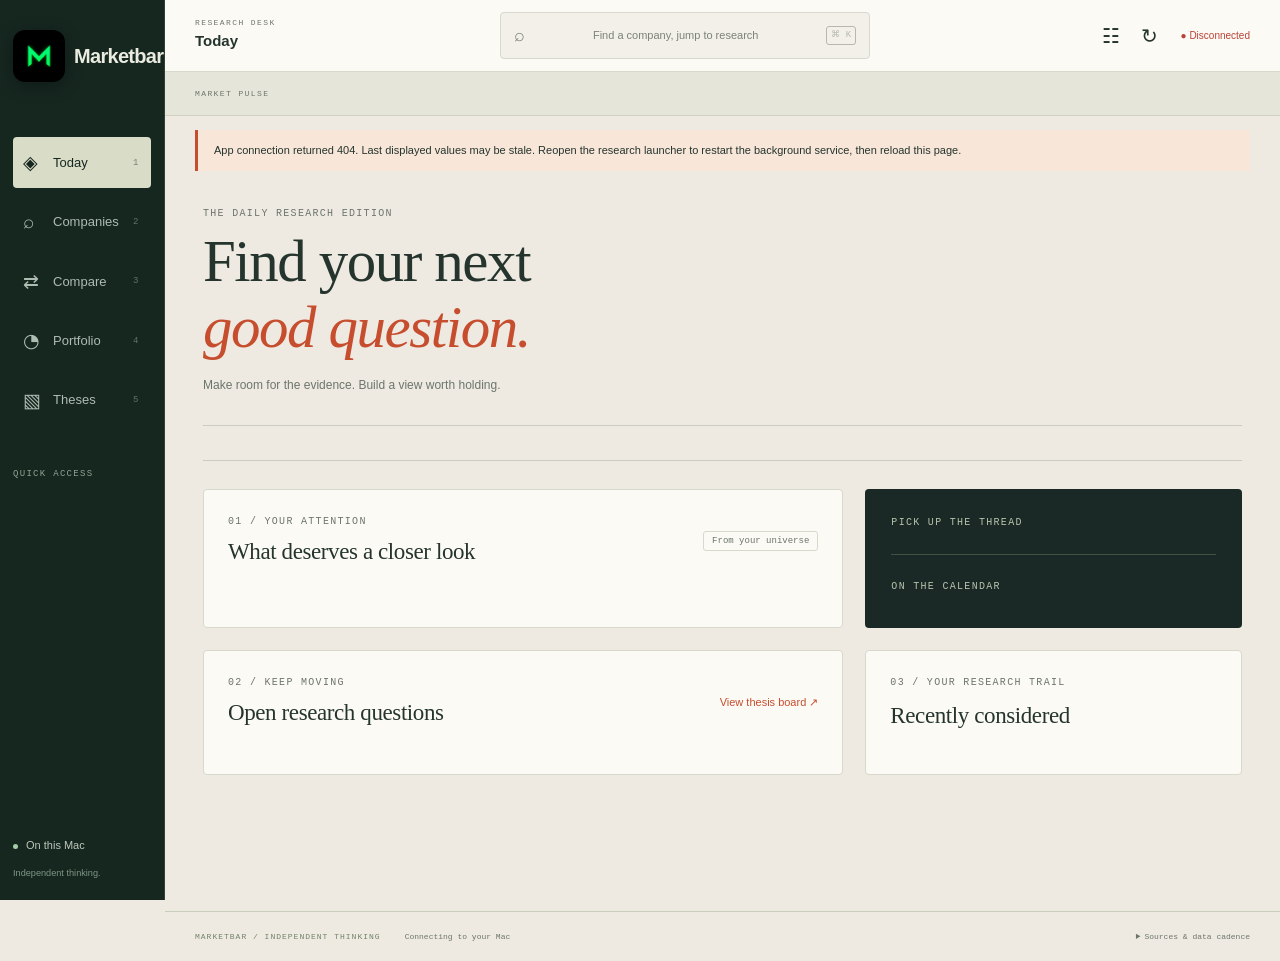
==== commit 4307c722: "Prevent duplicate Marketbar launches and add neon identity" ====
--- a/Barista/Web/index.html
+++ b/Barista/Web/index.html
@@ -1,10 +1,10 @@
 <!doctype html>
 <html lang="en"><head>
 <meta charset="utf-8"><meta name="viewport" content="width=device-width,initial-scale=1"><meta name="color-scheme" content="light dark">
-<title>Marketbar · Research desk</title><link rel="stylesheet" href="style.css"><script src="analytics.js" defer></script><script src="desk-model.js" defer></script><script src="app.js" defer></script><script src="desk.js" defer></script>
+<title>Marketbar · Research desk</title><link rel="icon" type="image/png" href="marketbar-logo.png"><link rel="stylesheet" href="style.css"><script src="analytics.js" defer></script><script src="desk-model.js" defer></script><script src="app.js" defer></script><script src="desk.js" defer></script>
 </head><body>
 <a class="skip-link" href="#main">Skip to research desk</a>
-<aside class="app-rail"><a class="wordmark" href="#today" aria-label="Marketbar Today"><span class="logo-glyph">m<span>↗</span></span><span id="brand">Marketbar</span></a><nav aria-label="Research workspaces">
+<aside class="app-rail"><a class="wordmark" href="#today" aria-label="Marketbar Today"><img class="marketbar-logo" src="marketbar-logo.png" alt="" width="52" height="52"><span id="brand">Marketbar</span></a><nav aria-label="Research workspaces">
 <a href="#today" data-page="today" aria-current="page"><span class="nav-glyph">◈</span><span>Today</span><kbd>1</kbd></a>
 <a href="#companies" data-page="companies"><span class="nav-glyph">⌕</span><span>Companies</span><kbd>2</kbd></a>
 <a href="#compare" data-page="compare"><span class="nav-glyph">⇄</span><span>Compare</span><kbd>3</kbd></a>
--- a/Barista/Web/style.css
+++ b/Barista/Web/style.css
@@ -240,3 +240,6 @@
 #add-company-error { font-size: 11px; color: var(--red); margin-top: 16px; }
 #command-add { margin-top: 15px; width: 100%; }
 @media(max-width:620px) { #open-add-company { grid-column: 1; grid-row: 2; justify-self: start; margin: 0; }.universe-head .search { grid-row: 3; } }
+
+.marketbar-logo { width: 52px; height: 52px; object-fit: contain; border-radius: 12px; box-shadow: 0 4px 18px #0005; }
+@media(max-width:900px) { .marketbar-logo { width: 36px; height: 36px; border-radius: 8px; } }
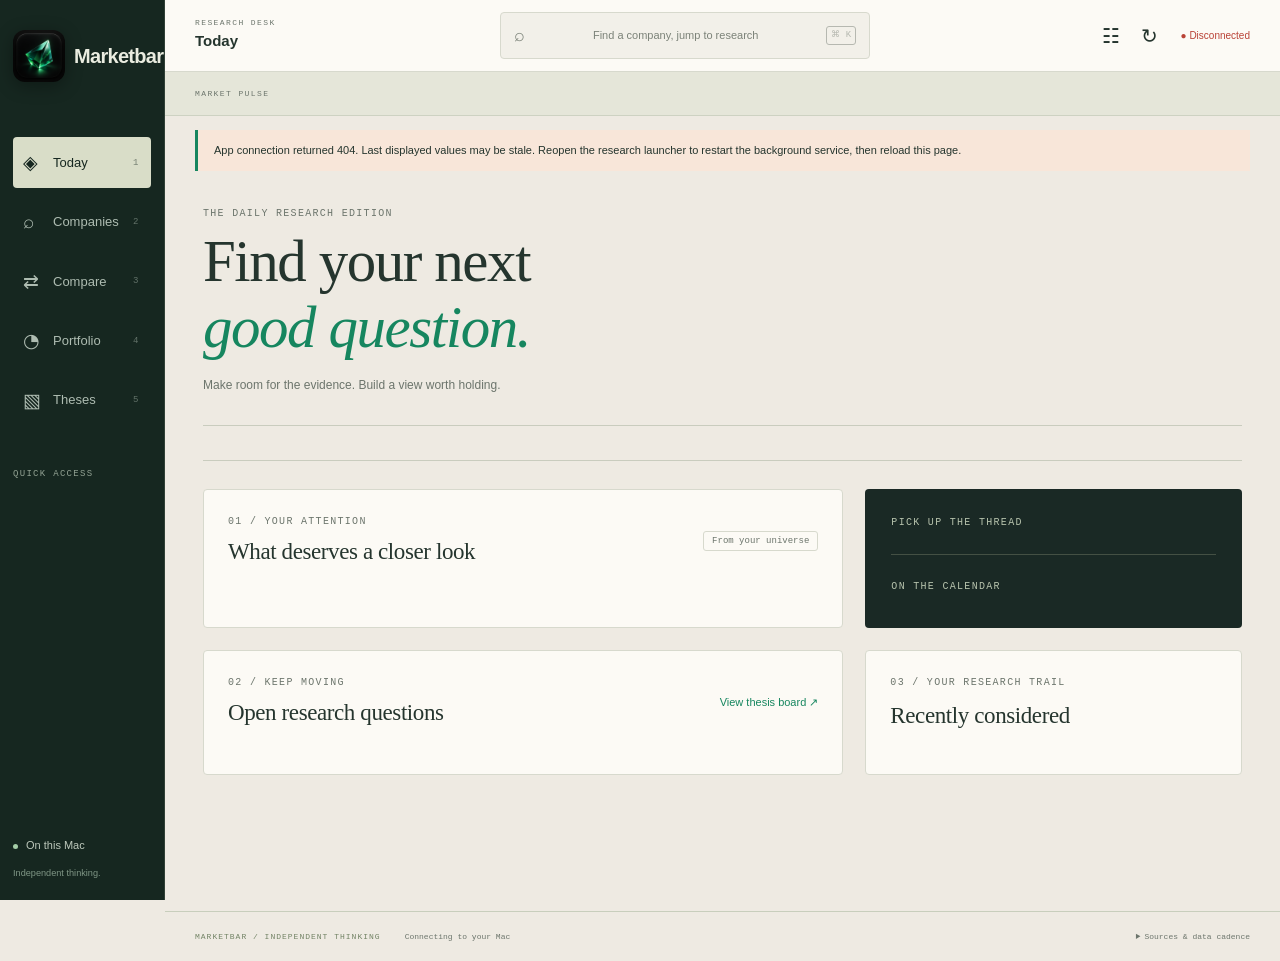
==== commit ff8d27f8: "Add backup recovery and improve portfolio history" ====
--- a/Barista/Web/index.html
+++ b/Barista/Web/index.html
@@ -33,7 +33,7 @@
 <div class="table-toolbar"><div class="segmented" id="position-filters" aria-label="Position filter"><button class="selected" data-filter="all" aria-pressed="true">All securities</button><button data-filter="held">Holdings</button><button data-filter="watch">Watchlist</button><button data-filter="starred">★ Pinned</button></div><p>Select up to 4 equities to compare <span id="comparison-count">0 / 4</span></p></div>
 <div class="table-scroll"><table id="positions-table"><thead><tr><th><span class="sr-only">Compare</span></th><th data-column="symbol"><button data-sort="symbol">Security ↕</button></th><th data-column="price"><button data-sort="price">Last price ↕</button></th><th data-column="change"><button data-sort="change">Live move ↕</button></th><th data-column="quantity"><button data-sort="quantity">Shares ↕</button></th><th data-column="value"><button data-sort="value">Live value ↕</button></th><th data-column="weight"><button data-sort="weight">Weight ↕</button></th><th data-column="dayPL"><button data-sort="dayPL">Session P/L ↕</button></th><th data-column="unrealizedPL"><button data-sort="unrealizedPL">Unrealized ↕</button></th><th>7D / session trend</th></tr></thead><tbody id="holdings"></tbody></table></div><p class="footnote">Live move includes available extended hours; session P/L and unrealized P/L use regular prices. Mixed currencies are never added together. Sorts compare raw numbers in each security’s quote currency.</p></section><section class="card" id="comparison" hidden><div class="section-heading"><div><div class="eyebrow">SIDE BY SIDE</div><h2>Relative price performance</h2></div><div class="chart-controls"><select id="compare-range" aria-label="Comparison range"><option>1M</option><option>6M</option><option>1Y</option></select><button id="clear-comparison" class="button quiet">Clear</button></div></div><div id="compare-legend" class="legend"></div><div id="compare-chart" class="chart"></div><p id="compare-note" class="footnote"></p></section><section class="paper"><div class="section-heading"><div><div class="eyebrow">REPORTED, SIDE BY SIDE</div><h2>Business fundamentals</h2></div><button id="refresh-comparison" class="button quiet">Load company metrics</button></div><div id="comparison-fundamentals"></div></section></section>
 <section class="desk-page portfolio-page" id="page-portfolio" hidden><section class="heading" id="overview"><div><div class="eyebrow">YOUR PORTFOLIO, IN PERSPECTIVE</div><h1 id="portfolio-name">A clearer view of your portfolio.</h1><p id="portfolio-note">Connecting to the Marketbar app on this Mac…</p></div></section><section class="summary" id="summary" aria-label="Portfolio summary"><div class="skeleton"></div><div class="skeleton"></div><div class="skeleton"></div><div class="skeleton"></div></section><div class="overview-grid">
-<section class="card performance"><div class="section-heading"><div><div class="eyebrow">PERFORMANCE LENS</div><h2>Portfolio trajectory</h2></div><div class="segmented" id="portfolio-ranges" aria-label="Portfolio chart range"><button class="selected" data-range="1D" aria-pressed="true">1D</button><button data-range="1W">1W</button><button data-range="1M">1M</button><button data-range="ALL">All</button></div></div><div class="chart-meta"><div id="chart-summary">Awaiting history</div><div class="chart-controls"><label><input type="checkbox" id="benchmark"> Compare SPY</label><select id="portfolio-unit" aria-label="Portfolio chart units"><option value="value">Value</option><option value="percent">Change %</option></select></div></div><div id="portfolio-chart" class="chart"></div><div id="chart-stats" class="chart-stats"></div><p class="footnote" id="chart-note"></p></section>
+<section class="card performance"><div class="section-heading"><div><div class="eyebrow">PERFORMANCE LENS</div><h2>Portfolio trajectory</h2></div><div class="segmented" id="portfolio-ranges" aria-label="Portfolio chart range"><button class="selected" data-range="1D" aria-pressed="true">1D</button><button data-range="1W">1W</button><button data-range="1M">1M</button><button data-range="ALL">All</button></div></div><div class="chart-meta"><div id="chart-summary">Awaiting history</div><div class="chart-controls"><label title="Show original observations, including edits and suspect points"><input type="checkbox" id="portfolio-raw"> Raw</label><label><input type="checkbox" id="benchmark"> Compare SPY</label><select id="portfolio-unit" aria-label="Portfolio chart units"><option value="value">Value</option><option value="percent">Change %</option></select></div></div><div id="portfolio-chart" class="chart"></div><div id="chart-stats" class="chart-stats"></div><p class="footnote" id="chart-note"></p></section>
 <section class="card briefing"><div class="eyebrow">AT A GLANCE</div><h2>Your session briefing</h2><div id="briefing"></div><div class="divider"></div><div class="eyebrow">QUOTE COVERAGE</div><div id="coverage"></div><div id="insights" class="insights"></div></section>
 </div>
 <section id="exposure" class="section-block"><div class="section-heading"><div><div class="eyebrow">UNDERSTAND YOUR EXPOSURE</div><h2>Where your portfolio leans</h2></div><span class="tag">Current priced holdings</span></div>
--- a/Barista/Web/style.css
+++ b/Barista/Web/style.css
@@ -6,7 +6,7 @@
   --text: #25352e;
   --muted: #6c756c;
   --line: #d7d9cd;
-  --accent: #c64d2d;
+  --accent: #16865f;
   --green: #27765c;
   --red: #b94236;
   --blue: #416f89;
@@ -37,7 +37,7 @@
 .neutral { color: var(--muted); }
 .app-rail { position: fixed; inset: 0 auto 0 0; z-index: 15; width: var(--rail); padding: 30px 18px 20px; background: #162720; color: #eaece0; display: flex; flex-direction: column; border-right: 1px solid #314137; }
 .wordmark { font-size: 20px; letter-spacing: -.7px; font-weight: 600; display: flex; align-items: center; gap: 9px; margin-bottom: 55px; }
-.logo-glyph { position: relative; font-family: Georgia, serif; font-size: 36px; line-height: 1; color: #dfb978; }
+.logo-glyph { position: relative; font-family: Georgia, serif; font-size: 36px; line-height: 1; color: #5cffc7; }
 .logo-glyph span { font: 15px sans-serif; position: absolute; top: -3px; right: -7px; }
 .app-rail nav { display: grid; gap: 8px; }
 .app-rail nav a { padding: 11px 10px; border-radius: 4px; display: grid; grid-template-columns: 20px 1fr 12px; align-items: center; gap: 10px; color: #aebcb1; font-weight: 500; }
